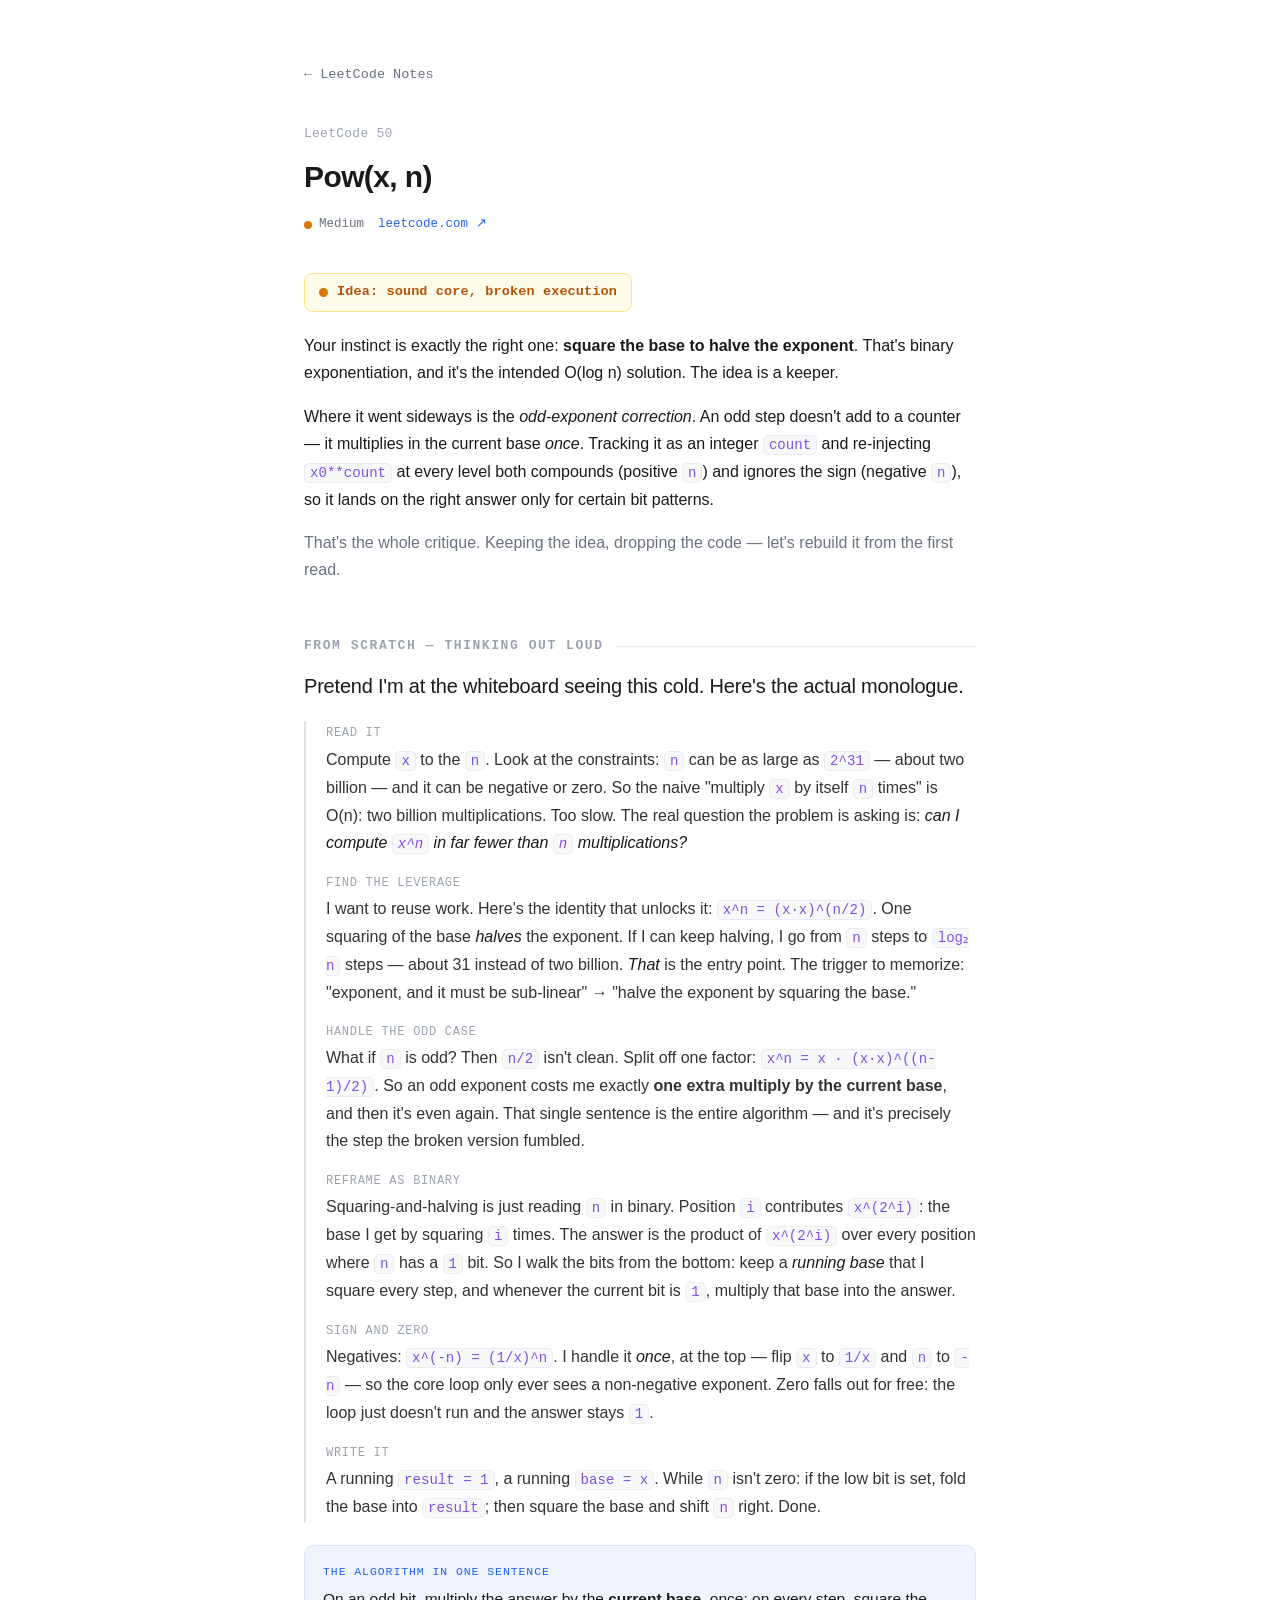
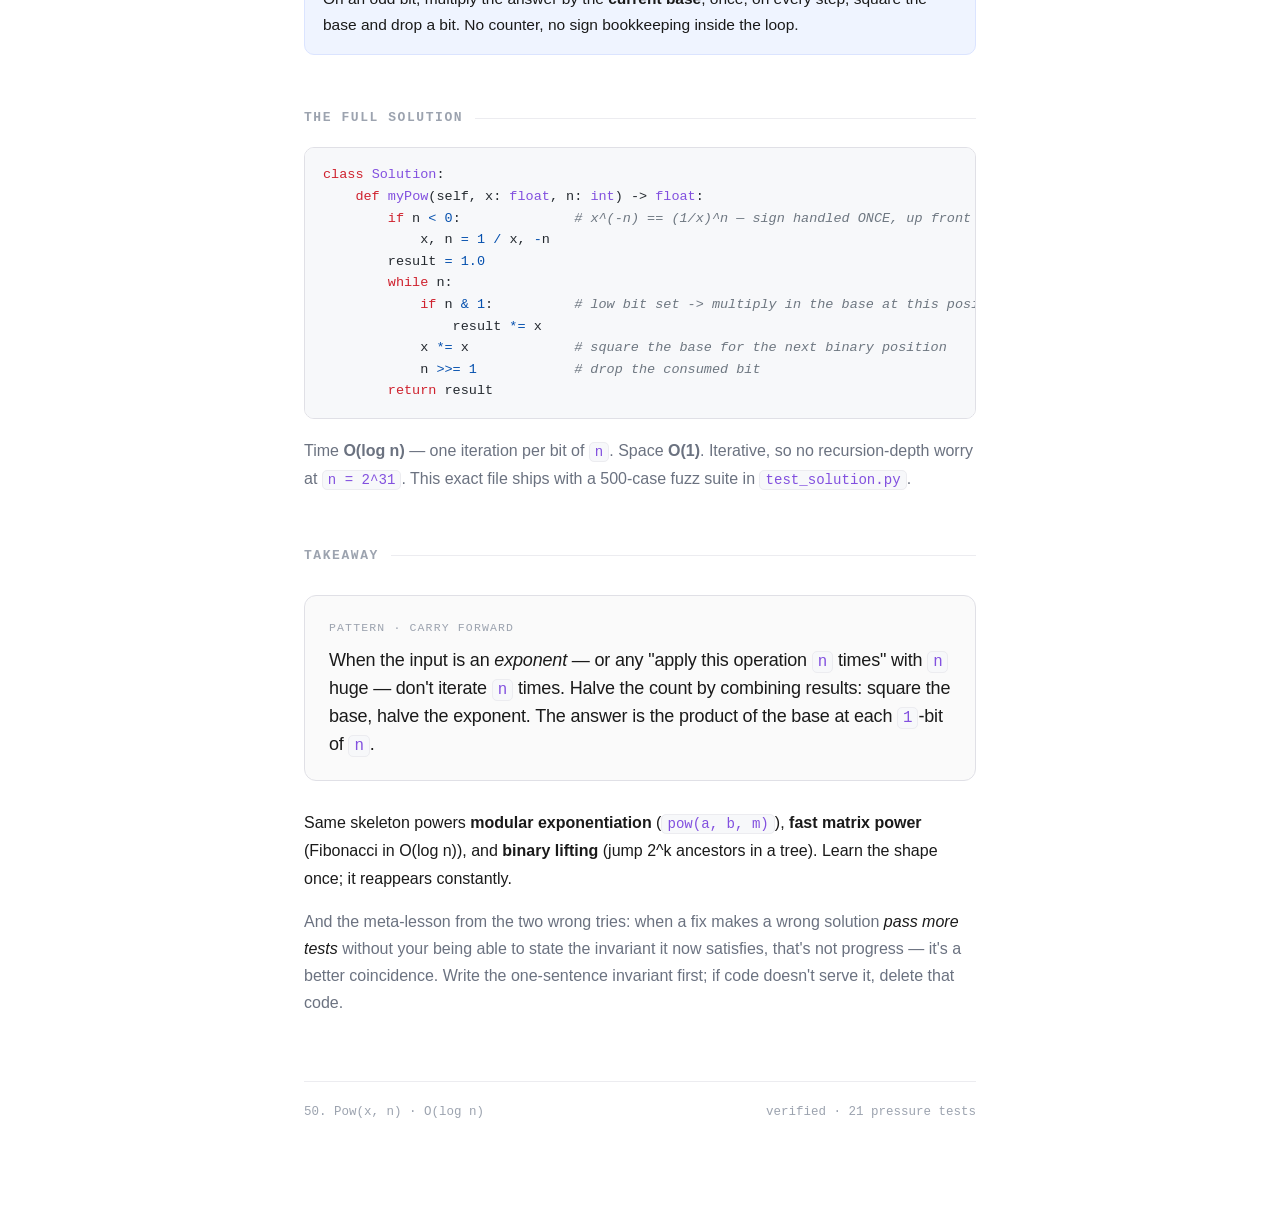
==== problems/0050-powx-n/tutorial.html @ 299d72a9 "init: leetcode-notes site + lc-tutor skill + #50 Pow(x, n)" ====
<!DOCTYPE html>
<html lang="en">
<head>
<meta charset="UTF-8">
<meta name="viewport" content="width=device-width, initial-scale=1.0">
<title>50. Pow(x, n) — LeetCode Notes</title>
<link rel="stylesheet" href="../../style.css">
</head>
<body>
<div class="wrap">

  <nav class="crumb"><a href="../../index.html">&larr; LeetCode Notes</a></nav>

  <header class="p-head">
    <div class="kicker">LeetCode 50</div>
    <h1>Pow(x, n)</h1>
    <div class="meta">
      <span class="diff medium">Medium</span>
      <a class="lc-link" href="https://leetcode.com/problems/powx-n/">leetcode.com &nearr;</a>
    </div>
  </header>

  <!-- ============ VERDICT ============ -->
  <div class="verdict partial">Idea: sound core, broken execution</div>
  <p>Your instinct is exactly the right one: <strong>square the base to halve the exponent</strong>. That's binary exponentiation, and it's the intended O(log n) solution. The idea is a keeper.</p>
  <p>Where it went sideways is the <em>odd-exponent correction</em>. An odd step doesn't add to a counter &mdash; it multiplies in the current base <em>once</em>. Tracking it as an integer <code>count</code> and re-injecting <code>x0**count</code> at every level both compounds (positive <code>n</code>) and ignores the sign (negative <code>n</code>), so it lands on the right answer only for certain bit patterns.</p>
  <p class="muted">That's the whole critique. Keeping the idea, dropping the code &mdash; let's rebuild it from the first read.</p>

  <!-- ============ FROM SCRATCH ============ -->
  <h2 class="sec">From scratch &mdash; thinking out loud</h2>
  <p class="lede">Pretend I'm at the whiteboard seeing this cold. Here's the actual monologue.</p>

  <div class="think">
    <p><span class="beat">Read it</span>Compute <code>x</code> to the <code>n</code>. Look at the constraints: <code>n</code> can be as large as <code>2^31</code> &mdash; about two billion &mdash; and it can be negative or zero. So the naive "multiply <code>x</code> by itself <code>n</code> times" is O(n): two billion multiplications. Too slow. The real question the problem is asking is: <em>can I compute <code>x^n</code> in far fewer than <code>n</code> multiplications?</em></p>

    <p><span class="beat">Find the leverage</span>I want to reuse work. Here's the identity that unlocks it: <code>x^n = (x&middot;x)^(n/2)</code>. One squaring of the base <em>halves</em> the exponent. If I can keep halving, I go from <code>n</code> steps to <code>log&#8322; n</code> steps &mdash; about 31 instead of two billion. <em>That</em> is the entry point. The trigger to memorize: "exponent, and it must be sub-linear" &rarr; "halve the exponent by squaring the base."</p>

    <p><span class="beat">Handle the odd case</span>What if <code>n</code> is odd? Then <code>n/2</code> isn't clean. Split off one factor: <code>x^n = x &middot; (x&middot;x)^((n-1)/2)</code>. So an odd exponent costs me exactly <strong>one extra multiply by the current base</strong>, and then it's even again. That single sentence is the entire algorithm &mdash; and it's precisely the step the broken version fumbled.</p>

    <p><span class="beat">Reframe as binary</span>Squaring-and-halving is just reading <code>n</code> in binary. Position <code>i</code> contributes <code>x^(2^i)</code>: the base I get by squaring <code>i</code> times. The answer is the product of <code>x^(2^i)</code> over every position where <code>n</code> has a <code>1</code> bit. So I walk the bits from the bottom: keep a <em>running base</em> that I square every step, and whenever the current bit is <code>1</code>, multiply that base into the answer.</p>

    <p><span class="beat">Sign and zero</span>Negatives: <code>x^(-n) = (1/x)^n</code>. I handle it <em>once</em>, at the top &mdash; flip <code>x</code> to <code>1/x</code> and <code>n</code> to <code>-n</code> &mdash; so the core loop only ever sees a non-negative exponent. Zero falls out for free: the loop just doesn't run and the answer stays <code>1</code>.</p>

    <p><span class="beat">Write it</span>A running <code>result = 1</code>, a running <code>base = x</code>. While <code>n</code> isn't zero: if the low bit is set, fold the base into <code>result</code>; then square the base and shift <code>n</code> right. Done.</p>
  </div>

  <div class="callout">
    <span class="lbl">The algorithm in one sentence</span>
    On an odd bit, multiply the answer by the <strong>current base</strong>, once; on every step, square the base and drop a bit. No counter, no sign bookkeeping inside the loop.
  </div>

  <!-- ============ SOLUTION ============ -->
  <h2 class="sec">The full solution</h2>
  <pre><span class="c-kw">class</span> <span class="c-fn">Solution</span>:
    <span class="c-kw">def</span> <span class="c-fn">myPow</span>(self, x: <span class="c-fn">float</span>, n: <span class="c-fn">int</span>) -&gt; <span class="c-fn">float</span>:
        <span class="c-kw">if</span> n <span class="c-op">&lt;</span> <span class="c-num">0</span>:              <span class="c-com"># x^(-n) == (1/x)^n — sign handled ONCE, up front</span>
            x, n <span class="c-op">=</span> <span class="c-num">1</span> <span class="c-op">/</span> x, <span class="c-op">-</span>n
        result <span class="c-op">=</span> <span class="c-num">1.0</span>
        <span class="c-kw">while</span> n:
            <span class="c-kw">if</span> n <span class="c-op">&amp;</span> <span class="c-num">1</span>:          <span class="c-com"># low bit set -> multiply in the base at this position</span>
                result <span class="c-op">*=</span> x
            x <span class="c-op">*=</span> x             <span class="c-com"># square the base for the next binary position</span>
            n <span class="c-op">&gt;&gt;=</span> <span class="c-num">1</span>            <span class="c-com"># drop the consumed bit</span>
        <span class="c-kw">return</span> result</pre>
  <p class="muted">Time <strong>O(log n)</strong> &mdash; one iteration per bit of <code>n</code>. Space <strong>O(1)</strong>. Iterative, so no recursion-depth worry at <code>n = 2^31</code>. This exact file ships with a 500-case fuzz suite in <code>test_solution.py</code>.</p>

  <!-- ============ TAKEAWAY ============ -->
  <h2 class="sec">Takeaway</h2>
  <div class="takeaway">
    <span class="lbl">Pattern &middot; carry forward</span>
    <p class="principle">When the input is an <em>exponent</em> &mdash; or any "apply this operation <code>n</code> times" with <code>n</code> huge &mdash; don't iterate <code>n</code> times. Halve the count by combining results: square the base, halve the exponent. The answer is the product of the base at each <code>1</code>-bit of <code>n</code>.</p>
  </div>
  <p>Same skeleton powers <strong>modular exponentiation</strong> (<code>pow(a, b, m)</code>), <strong>fast matrix power</strong> (Fibonacci in O(log n)), and <strong>binary lifting</strong> (jump 2^k ancestors in a tree). Learn the shape once; it reappears constantly.</p>
  <p class="muted">And the meta-lesson from the two wrong tries: when a fix makes a wrong solution <em>pass more tests</em> without your being able to state the invariant it now satisfies, that's not progress &mdash; it's a better coincidence. Write the one-sentence invariant first; if code doesn't serve it, delete that code.</p>

  <footer class="p-foot">
    <span>50. Pow(x, n) &middot; O(log n)</span>
    <span>verified &middot; 21 pressure tests</span>
  </footer>

</div>
</body>
</html>
---- style.css ----
/* LeetCode Notes — shared light-minimal design system */
:root{
  --bg:#ffffff;
  --paper:#fafafa;
  --ink:#1a1a1a;
  --muted:#6b7280;
  --faint:#9ca3af;
  --line:#ececf0;
  --line-strong:#e0e0e6;
  --accent:#2563eb;
  --accent-soft:#eff4ff;
  --code-bg:#f7f8fa;
  --code-ink:#24292f;
  --easy:#16a34a;
  --medium:#d97706;
  --hard:#dc2626;
  --sound:#16a34a;
  --partial:#d97706;
  --wrong:#dc2626;
  --sans:-apple-system,BlinkMacSystemFont,"Segoe UI",Roboto,Helvetica,Arial,sans-serif;
  --mono:ui-monospace,"SFMono-Regular","Cascadia Code","Consolas",monospace;
  --maxw:720px;
}

*{box-sizing:border-box}
html{-webkit-text-size-adjust:100%}
body{
  margin:0;
  background:var(--bg);
  color:var(--ink);
  font-family:var(--sans);
  font-size:16px;
  line-height:1.7;
  -webkit-font-smoothing:antialiased;
  text-rendering:optimizeLegibility;
}
.wrap{max-width:var(--maxw);margin:0 auto;padding:64px 24px 120px}

a{color:var(--accent);text-decoration:none}
a:hover{text-decoration:underline}

/* ---------- index ---------- */
.site-head{margin-bottom:44px}
.site-head h1{
  font-size:32px;font-weight:650;letter-spacing:-.02em;margin:0 0 6px;
}
.site-head .tagline{color:var(--muted);font-size:16px;margin:0}
.site-head .count{
  font-family:var(--mono);font-size:12.5px;color:var(--faint);
  margin-top:14px;letter-spacing:.02em;
}

.plist{width:100%;border-collapse:collapse;margin-top:4px}
.plist tr{border:0}
.plist a.row{
  display:grid;grid-template-columns:56px 1fr auto;align-items:center;gap:16px;
  padding:15px 8px;border-bottom:1px solid var(--line);
  color:var(--ink);text-decoration:none;transition:background .12s ease;
}
.plist a.row:hover{background:var(--paper);text-decoration:none}
.plist .num{font-family:var(--mono);font-size:14px;color:var(--faint)}
.plist .title{font-size:16px;font-weight:500;letter-spacing:-.01em}
.diff{display:inline-flex;align-items:center;gap:7px;font-size:12.5px;color:var(--muted);font-family:var(--mono)}
.diff::before{content:"";width:8px;height:8px;border-radius:50%}
.diff.easy::before{background:var(--easy)}
.diff.medium::before{background:var(--medium)}
.diff.hard::before{background:var(--hard)}
.empty{color:var(--faint);font-style:italic;padding:24px 0}

/* ---------- tutorial ---------- */
.crumb{font-size:13.5px;font-family:var(--mono);color:var(--faint);margin-bottom:36px}
.crumb a{color:var(--muted)}
.crumb a:hover{color:var(--accent)}

.p-head{margin-bottom:8px}
.p-head .kicker{font-family:var(--mono);font-size:13px;color:var(--faint);letter-spacing:.02em}
.p-head h1{font-size:30px;font-weight:650;letter-spacing:-.02em;margin:6px 0 12px}
.p-head .meta{display:flex;gap:14px;align-items:center;flex-wrap:wrap;font-size:13.5px}
.p-head .lc-link{font-family:var(--mono);font-size:12.5px}

.verdict{
  display:inline-flex;align-items:center;gap:9px;
  margin:30px 0 4px;padding:7px 14px;border-radius:8px;
  font-size:13.5px;font-weight:600;font-family:var(--mono);letter-spacing:.01em;
  border:1px solid var(--line-strong);
}
.verdict::before{content:"";width:9px;height:9px;border-radius:50%}
.verdict.sound{background:#f0fdf4;color:#15803d;border-color:#bbf7d0}
.verdict.sound::before{background:var(--sound)}
.verdict.partial{background:#fffbeb;color:#b45309;border-color:#fde68a}
.verdict.partial::before{background:var(--partial)}
.verdict.wrong{background:#fef2f2;color:#b91c1c;border-color:#fecaca}
.verdict.wrong::before{background:var(--wrong)}

h2.sec{
  font-size:13px;font-family:var(--mono);letter-spacing:.12em;text-transform:uppercase;
  color:var(--faint);margin:52px 0 4px;font-weight:600;
  display:flex;align-items:center;gap:12px;
}
h2.sec::after{content:"";flex:1;height:1px;background:var(--line)}
.lede{font-size:20px;line-height:1.5;letter-spacing:-.01em;margin:14px 0 0;color:var(--ink)}

p{margin:16px 0}
.muted{color:var(--muted)}
strong{font-weight:650}
em{font-style:italic;color:var(--ink)}

/* thinking-out-loud narration */
.think{
  border-left:2px solid var(--line-strong);padding:2px 0 2px 20px;margin:20px 0;
  color:#333;
}
.think p:first-child{margin-top:0}
.think p:last-child{margin-bottom:0}
.think .beat{color:var(--faint);font-family:var(--mono);font-size:12px;letter-spacing:.06em;text-transform:uppercase;display:block;margin-bottom:2px}

.callout{
  background:var(--accent-soft);border:1px solid #dbe4ff;border-radius:10px;
  padding:16px 18px;margin:22px 0;font-size:15.5px;
}
.callout .lbl{font-family:var(--mono);font-size:11.5px;letter-spacing:.08em;text-transform:uppercase;color:var(--accent);display:block;margin-bottom:4px}

/* code */
pre{
  background:var(--code-bg);border:1px solid var(--line-strong);border-radius:10px;
  padding:16px 18px;overflow-x:auto;margin:18px 0;
  font-family:var(--mono);font-size:13.5px;line-height:1.6;color:var(--code-ink);
}
code{font-family:var(--mono)}
p code,li code{background:var(--code-bg);border:1px solid var(--line);border-radius:5px;padding:1px 5px;font-size:.88em;color:#8250df}
.c-kw{color:#cf222e}.c-fn{color:#8250df}.c-num{color:#0550ae}.c-str{color:#0a7d33}.c-com{color:#6e7781;font-style:italic}.c-op{color:#0550ae}
.good{color:#15803d;font-weight:600}.bad{color:#b91c1c;font-weight:600}

ul,ol{margin:16px 0;padding-left:24px}
li{margin:7px 0}
li::marker{color:var(--faint)}

/* takeaway */
.takeaway{
  border:1px solid var(--line-strong);border-radius:12px;padding:22px 24px;margin:28px 0;
  background:var(--paper);
}
.takeaway .lbl{font-family:var(--mono);font-size:11.5px;letter-spacing:.1em;text-transform:uppercase;color:var(--faint);display:block;margin-bottom:10px}
.takeaway .principle{font-size:18px;line-height:1.5;letter-spacing:-.01em;margin:0}

.p-foot{margin-top:64px;padding-top:20px;border-top:1px solid var(--line);
  color:var(--faint);font-size:12.5px;font-family:var(--mono);
  display:flex;justify-content:space-between;gap:12px;flex-wrap:wrap}

@media(max-width:520px){
  .wrap{padding:40px 18px 80px}
  .plist a.row{grid-template-columns:44px 1fr auto;gap:10px}
}
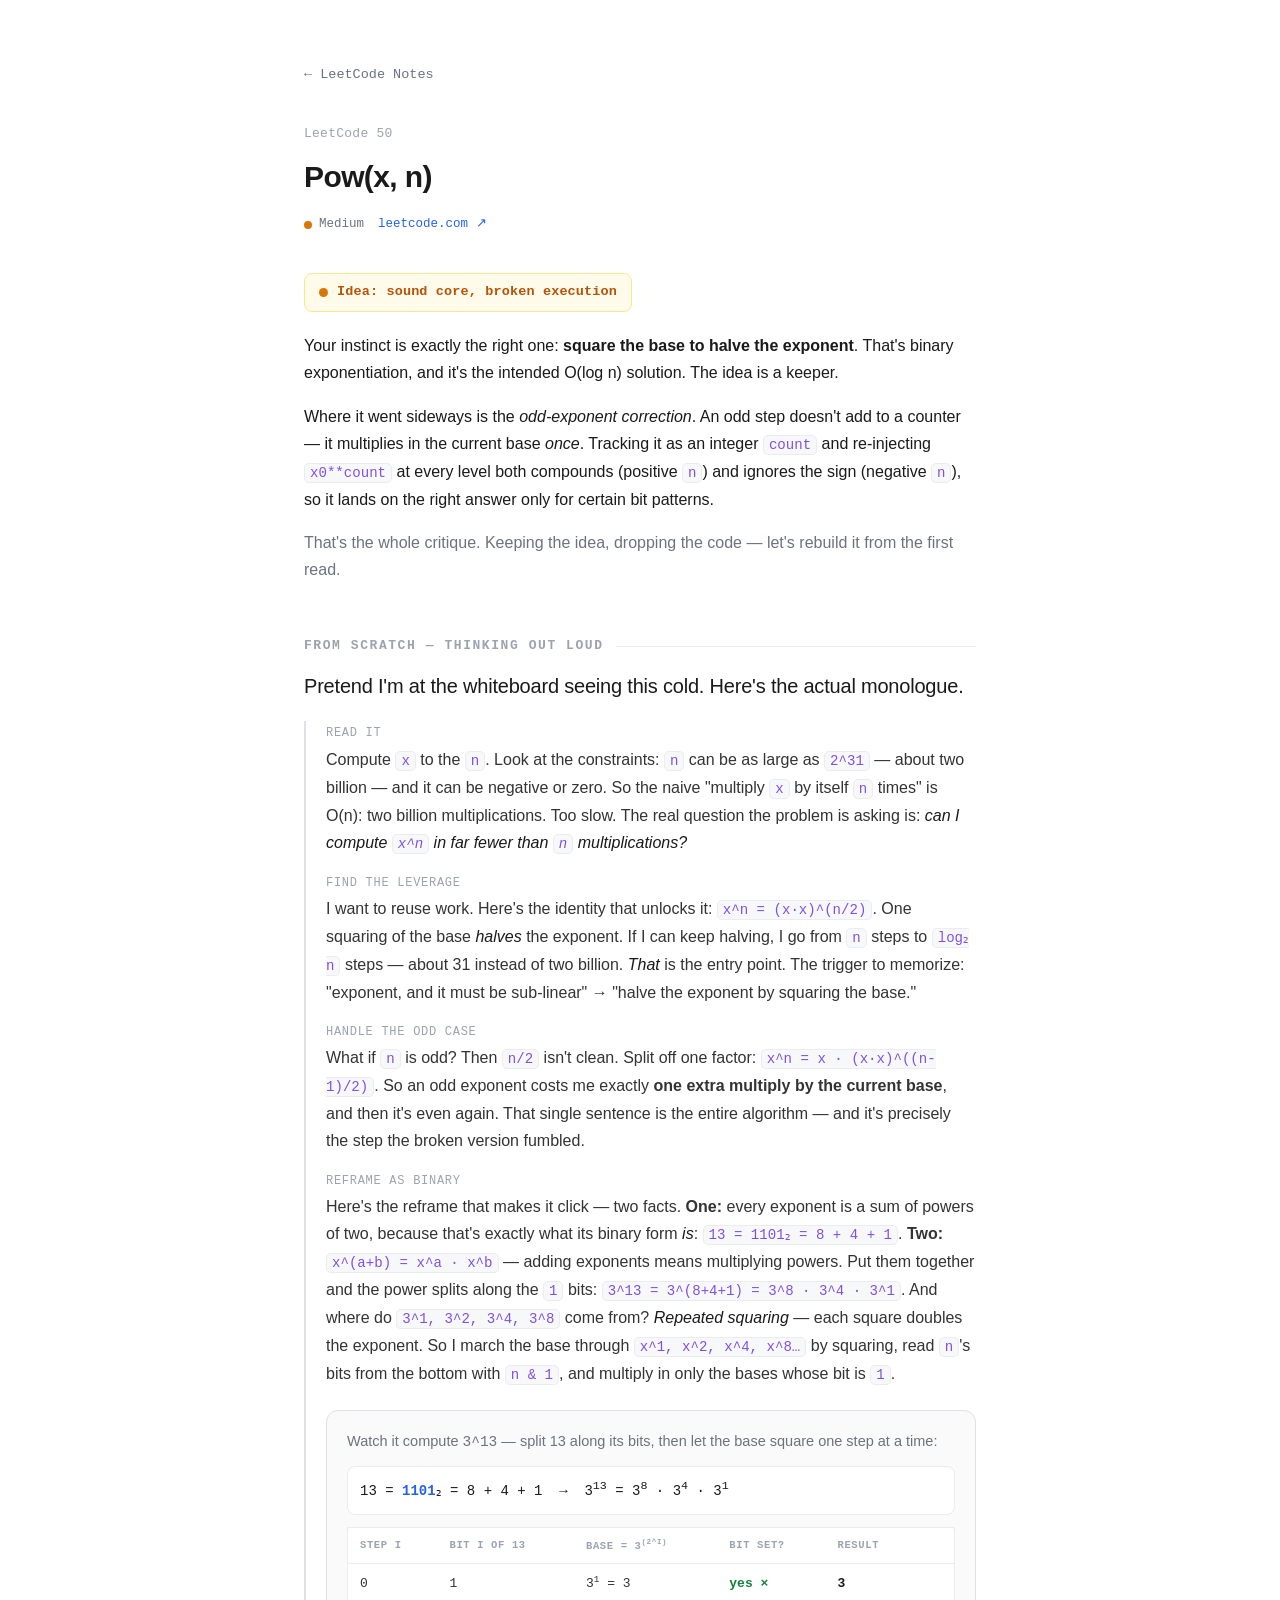
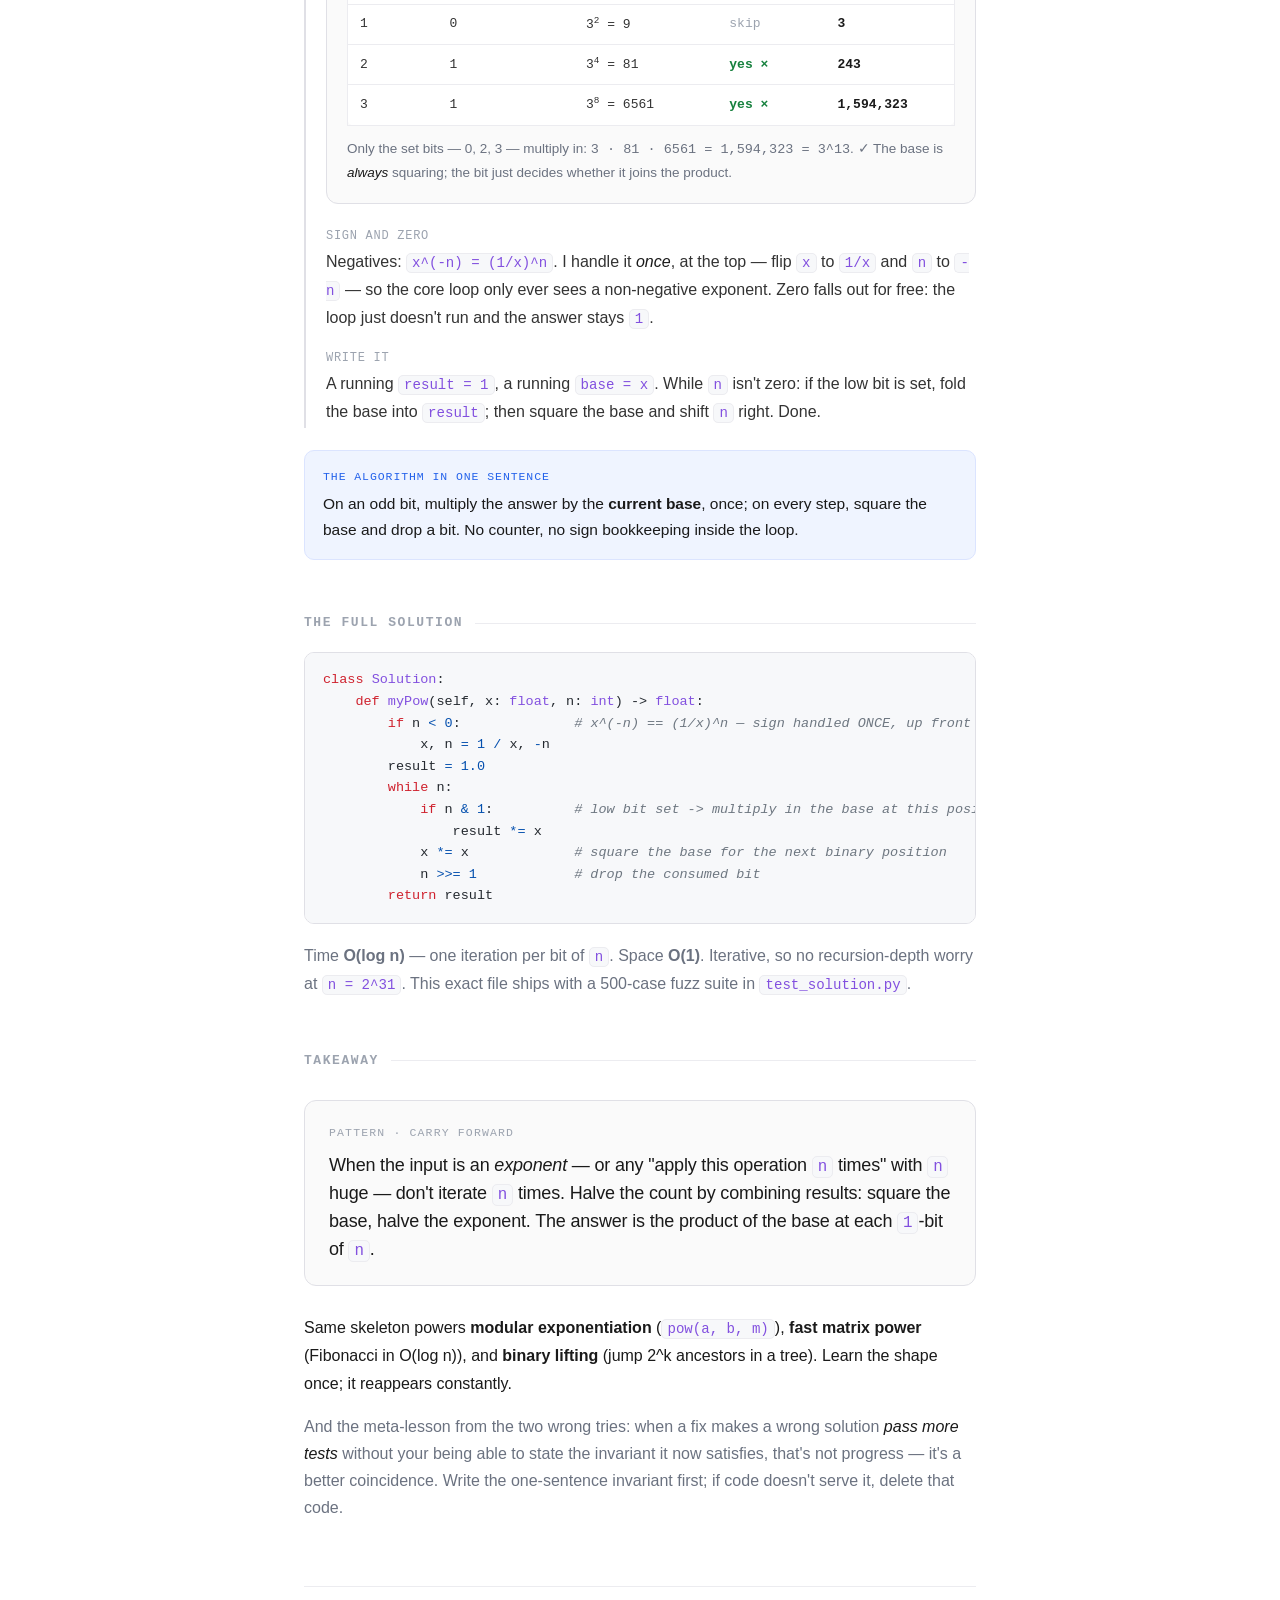
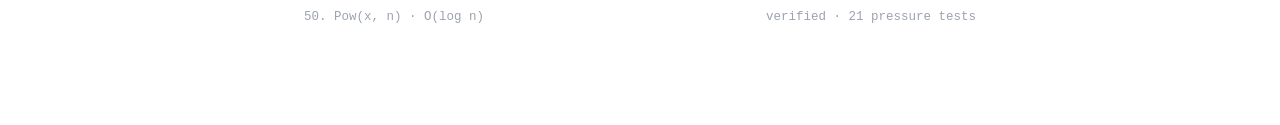
==== commit 9de9eb0e: "docs(50): visualize the binary-reframe step with a worked 3^13 trace; add show-dont-assert rule to s" ====
--- a/problems/0050-powx-n/tutorial.html
+++ b/problems/0050-powx-n/tutorial.html
@@ -37,7 +37,24 @@
 
     <p><span class="beat">Handle the odd case</span>What if <code>n</code> is odd? Then <code>n/2</code> isn't clean. Split off one factor: <code>x^n = x &middot; (x&middot;x)^((n-1)/2)</code>. So an odd exponent costs me exactly <strong>one extra multiply by the current base</strong>, and then it's even again. That single sentence is the entire algorithm &mdash; and it's precisely the step the broken version fumbled.</p>
 
-    <p><span class="beat">Reframe as binary</span>Squaring-and-halving is just reading <code>n</code> in binary. Position <code>i</code> contributes <code>x^(2^i)</code>: the base I get by squaring <code>i</code> times. The answer is the product of <code>x^(2^i)</code> over every position where <code>n</code> has a <code>1</code> bit. So I walk the bits from the bottom: keep a <em>running base</em> that I square every step, and whenever the current bit is <code>1</code>, multiply that base into the answer.</p>
+    <p><span class="beat">Reframe as binary</span>Here's the reframe that makes it click &mdash; two facts. <strong>One:</strong> every exponent is a sum of powers of two, because that's exactly what its binary form <em>is</em>: <code>13 = 1101&#8322; = 8 + 4 + 1</code>. <strong>Two:</strong> <code>x^(a+b) = x^a &middot; x^b</code> &mdash; adding exponents means multiplying powers. Put them together and the power splits along the <code>1</code> bits: <code>3^13 = 3^(8+4+1) = 3^8 &middot; 3^4 &middot; 3^1</code>. And where do <code>3^1, 3^2, 3^4, 3^8</code> come from? <em>Repeated squaring</em> &mdash; each square doubles the exponent. So I march the base through <code>x^1, x^2, x^4, x^8…</code> by squaring, read <code>n</code>'s bits from the bottom with <code>n &amp; 1</code>, and multiply in only the bases whose bit is <code>1</code>.</p>
+
+    <figure class="example">
+      <figcaption>Watch it compute <code>3^13</code> &mdash; split 13 along its bits, then let the base square one step at a time:</figcaption>
+      <div class="binbreak">13 = <b>1101</b>&#8322; = 8 + 4 + 1&nbsp;&nbsp;&rarr;&nbsp;&nbsp;3<sup>13</sup> = 3<sup>8</sup> &middot; 3<sup>4</sup> &middot; 3<sup>1</sup></div>
+      <div class="trace-wrap">
+      <table class="trace">
+        <thead><tr><th>step&nbsp;i</th><th>bit&nbsp;i&nbsp;of&nbsp;13</th><th>base = 3<sup>(2^i)</sup></th><th>bit set?</th><th>result</th></tr></thead>
+        <tbody>
+          <tr><td>0</td><td>1</td><td>3<sup>1</sup> = 3</td><td class="on">yes &times;</td><td class="res">3</td></tr>
+          <tr><td>1</td><td>0</td><td>3<sup>2</sup> = 9</td><td class="off">skip</td><td class="res">3</td></tr>
+          <tr><td>2</td><td>1</td><td>3<sup>4</sup> = 81</td><td class="on">yes &times;</td><td class="res">243</td></tr>
+          <tr><td>3</td><td>1</td><td>3<sup>8</sup> = 6561</td><td class="on">yes &times;</td><td class="res">1,594,323</td></tr>
+        </tbody>
+      </table>
+      </div>
+      <figcaption class="foot">Only the set bits &mdash; 0, 2, 3 &mdash; multiply in: <code>3 &middot; 81 &middot; 6561 = 1,594,323 = 3^13</code>. &check; The base is <em>always</em> squaring; the bit just decides whether it joins the product.</figcaption>
+    </figure>
 
     <p><span class="beat">Sign and zero</span>Negatives: <code>x^(-n) = (1/x)^n</code>. I handle it <em>once</em>, at the top &mdash; flip <code>x</code> to <code>1/x</code> and <code>n</code> to <code>-n</code> &mdash; so the core loop only ever sees a non-negative exponent. Zero falls out for free: the loop just doesn't run and the answer stays <code>1</code>.</p>
 
--- a/style.css
+++ b/style.css
@@ -120,6 +120,22 @@
 }
 .callout .lbl{font-family:var(--mono);font-size:11.5px;letter-spacing:.08em;text-transform:uppercase;color:var(--accent);display:block;margin-bottom:4px}
 
+/* worked-example trace figure */
+.example{margin:22px 0;padding:18px 20px;border:1px solid var(--line-strong);border-radius:12px;background:var(--paper)}
+.example figcaption{font-size:14.5px;color:var(--muted);margin:0}
+.example figcaption.foot{margin-top:12px;font-size:13.5px}
+.binbreak{font-family:var(--mono);font-size:14px;color:var(--ink);margin:12px 0;padding:10px 12px;background:#fff;border:1px solid var(--line);border-radius:8px;overflow-x:auto;white-space:nowrap}
+.binbreak b{color:var(--accent)}
+.trace-wrap{overflow-x:auto;margin-top:4px}
+.trace{width:100%;border-collapse:collapse;font-family:var(--mono);font-size:13px;background:#fff;border:1px solid var(--line);border-radius:8px}
+.trace th,.trace td{text-align:left;padding:8px 12px;border-bottom:1px solid var(--line);white-space:nowrap}
+.trace thead th{color:var(--faint);font-size:10.5px;letter-spacing:.06em;text-transform:uppercase;font-weight:600}
+.trace tbody tr:last-child td{border-bottom:none}
+.trace td.on{color:#15803d;font-weight:600}
+.trace td.off{color:var(--faint)}
+.trace td.res{color:var(--ink);font-weight:600}
+.trace sup{font-size:.72em}
+
 /* code */
 pre{
   background:var(--code-bg);border:1px solid var(--line-strong);border-radius:10px;
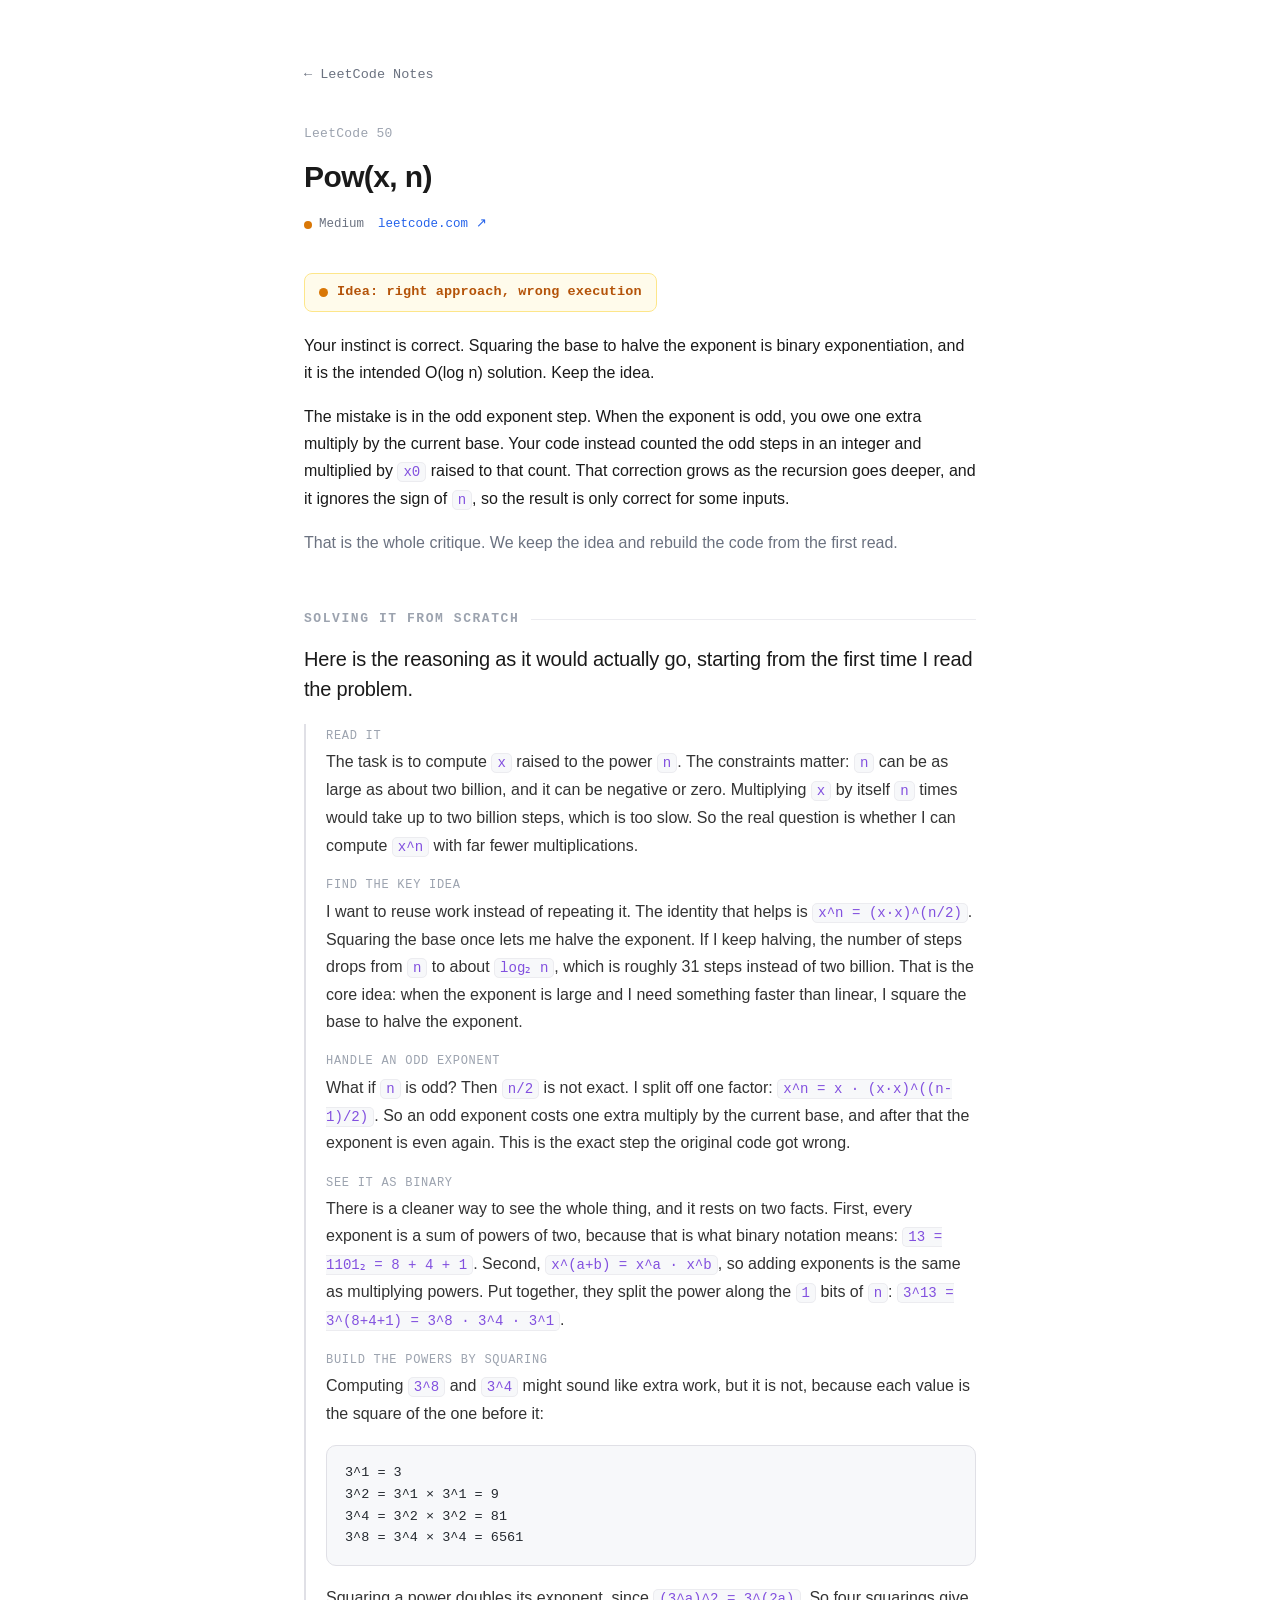
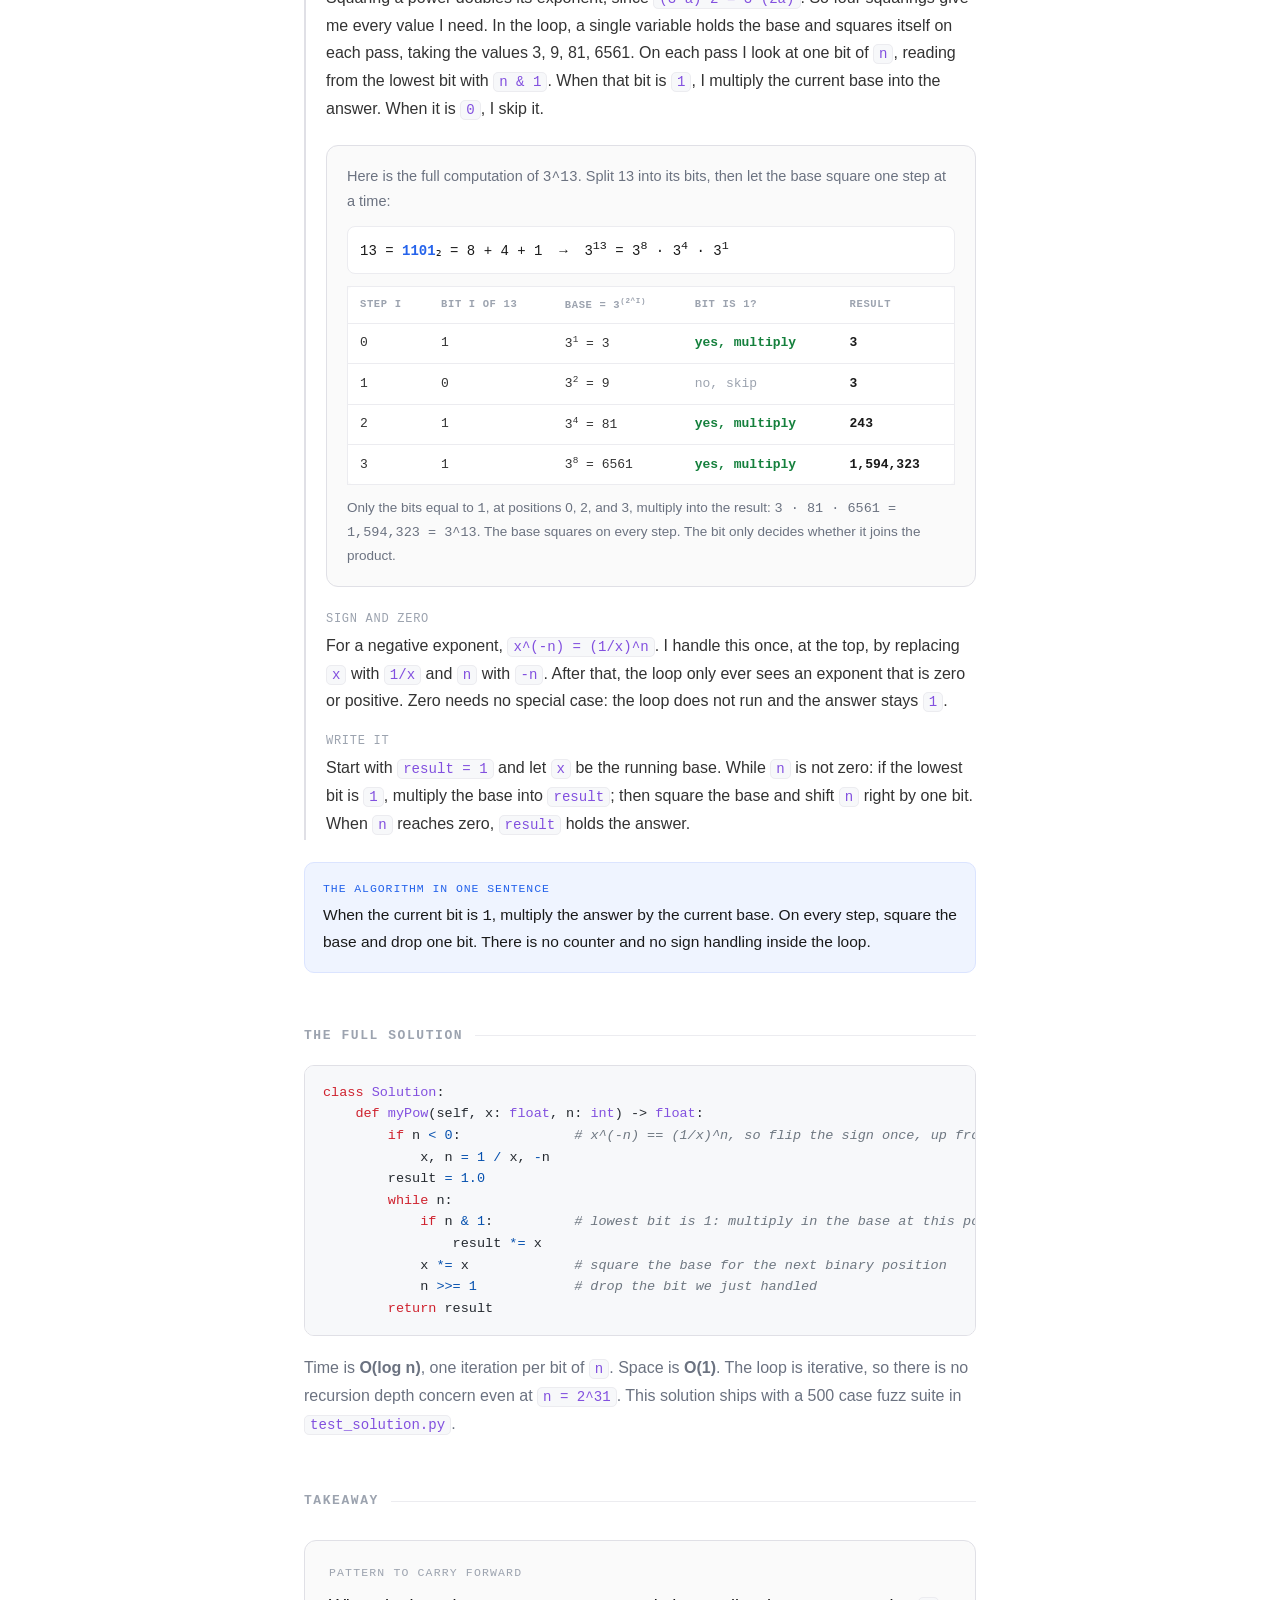
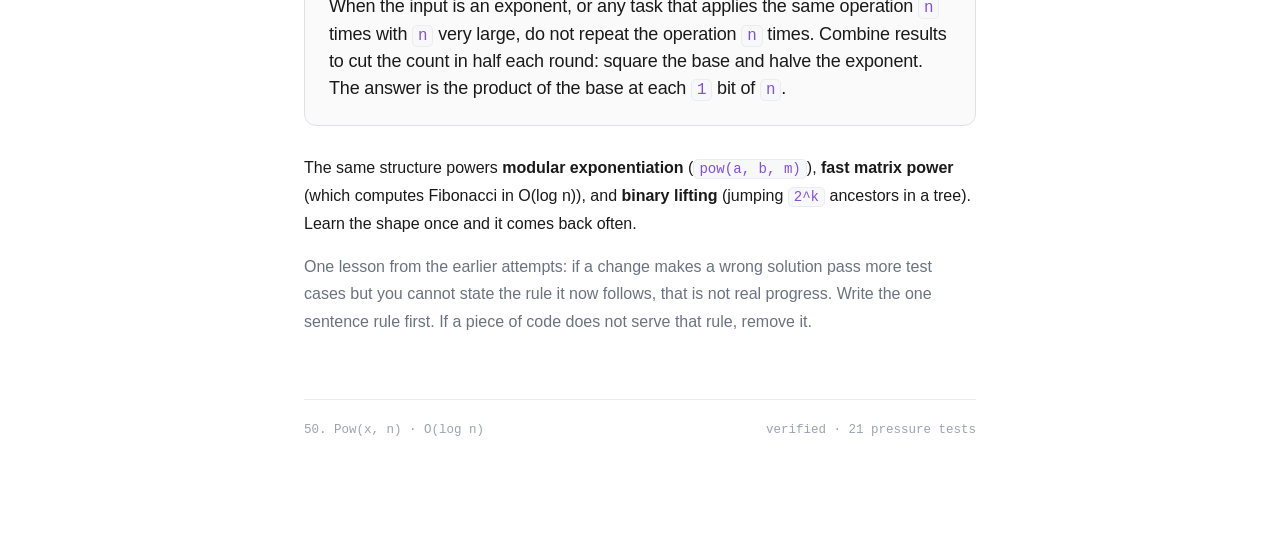
==== commit f771c53e: "style(50): rewrite tutorial in plain language, remove all em dashes, add plain-writing rule (voice 7" ====
--- a/problems/0050-powx-n/tutorial.html
+++ b/problems/0050-powx-n/tutorial.html
@@ -3,7 +3,7 @@
 <head>
 <meta charset="UTF-8">
 <meta name="viewport" content="width=device-width, initial-scale=1.0">
-<title>50. Pow(x, n) — LeetCode Notes</title>
+<title>50. Pow(x, n) | LeetCode Notes</title>
 <link rel="stylesheet" href="../../style.css">
 </head>
 <body>
@@ -21,74 +21,81 @@
   </header>
 
   <!-- ============ VERDICT ============ -->
-  <div class="verdict partial">Idea: sound core, broken execution</div>
-  <p>Your instinct is exactly the right one: <strong>square the base to halve the exponent</strong>. That's binary exponentiation, and it's the intended O(log n) solution. The idea is a keeper.</p>
-  <p>Where it went sideways is the <em>odd-exponent correction</em>. An odd step doesn't add to a counter &mdash; it multiplies in the current base <em>once</em>. Tracking it as an integer <code>count</code> and re-injecting <code>x0**count</code> at every level both compounds (positive <code>n</code>) and ignores the sign (negative <code>n</code>), so it lands on the right answer only for certain bit patterns.</p>
-  <p class="muted">That's the whole critique. Keeping the idea, dropping the code &mdash; let's rebuild it from the first read.</p>
+  <div class="verdict partial">Idea: right approach, wrong execution</div>
+  <p>Your instinct is correct. Squaring the base to halve the exponent is binary exponentiation, and it is the intended O(log n) solution. Keep the idea.</p>
+  <p>The mistake is in the odd exponent step. When the exponent is odd, you owe one extra multiply by the current base. Your code instead counted the odd steps in an integer and multiplied by <code>x0</code> raised to that count. That correction grows as the recursion goes deeper, and it ignores the sign of <code>n</code>, so the result is only correct for some inputs.</p>
+  <p class="muted">That is the whole critique. We keep the idea and rebuild the code from the first read.</p>
 
   <!-- ============ FROM SCRATCH ============ -->
-  <h2 class="sec">From scratch &mdash; thinking out loud</h2>
-  <p class="lede">Pretend I'm at the whiteboard seeing this cold. Here's the actual monologue.</p>
+  <h2 class="sec">Solving it from scratch</h2>
+  <p class="lede">Here is the reasoning as it would actually go, starting from the first time I read the problem.</p>
 
   <div class="think">
-    <p><span class="beat">Read it</span>Compute <code>x</code> to the <code>n</code>. Look at the constraints: <code>n</code> can be as large as <code>2^31</code> &mdash; about two billion &mdash; and it can be negative or zero. So the naive "multiply <code>x</code> by itself <code>n</code> times" is O(n): two billion multiplications. Too slow. The real question the problem is asking is: <em>can I compute <code>x^n</code> in far fewer than <code>n</code> multiplications?</em></p>
+    <p><span class="beat">Read it</span>The task is to compute <code>x</code> raised to the power <code>n</code>. The constraints matter: <code>n</code> can be as large as about two billion, and it can be negative or zero. Multiplying <code>x</code> by itself <code>n</code> times would take up to two billion steps, which is too slow. So the real question is whether I can compute <code>x^n</code> with far fewer multiplications.</p>
 
-    <p><span class="beat">Find the leverage</span>I want to reuse work. Here's the identity that unlocks it: <code>x^n = (x&middot;x)^(n/2)</code>. One squaring of the base <em>halves</em> the exponent. If I can keep halving, I go from <code>n</code> steps to <code>log&#8322; n</code> steps &mdash; about 31 instead of two billion. <em>That</em> is the entry point. The trigger to memorize: "exponent, and it must be sub-linear" &rarr; "halve the exponent by squaring the base."</p>
+    <p><span class="beat">Find the key idea</span>I want to reuse work instead of repeating it. The identity that helps is <code>x^n = (x&middot;x)^(n/2)</code>. Squaring the base once lets me halve the exponent. If I keep halving, the number of steps drops from <code>n</code> to about <code>log&#8322; n</code>, which is roughly 31 steps instead of two billion. That is the core idea: when the exponent is large and I need something faster than linear, I square the base to halve the exponent.</p>
 
-    <p><span class="beat">Handle the odd case</span>What if <code>n</code> is odd? Then <code>n/2</code> isn't clean. Split off one factor: <code>x^n = x &middot; (x&middot;x)^((n-1)/2)</code>. So an odd exponent costs me exactly <strong>one extra multiply by the current base</strong>, and then it's even again. That single sentence is the entire algorithm &mdash; and it's precisely the step the broken version fumbled.</p>
+    <p><span class="beat">Handle an odd exponent</span>What if <code>n</code> is odd? Then <code>n/2</code> is not exact. I split off one factor: <code>x^n = x &middot; (x&middot;x)^((n-1)/2)</code>. So an odd exponent costs one extra multiply by the current base, and after that the exponent is even again. This is the exact step the original code got wrong.</p>
 
-    <p><span class="beat">Reframe as binary</span>Here's the reframe that makes it click &mdash; two facts. <strong>One:</strong> every exponent is a sum of powers of two, because that's exactly what its binary form <em>is</em>: <code>13 = 1101&#8322; = 8 + 4 + 1</code>. <strong>Two:</strong> <code>x^(a+b) = x^a &middot; x^b</code> &mdash; adding exponents means multiplying powers. Put them together and the power splits along the <code>1</code> bits: <code>3^13 = 3^(8+4+1) = 3^8 &middot; 3^4 &middot; 3^1</code>. And where do <code>3^1, 3^2, 3^4, 3^8</code> come from? <em>Repeated squaring</em> &mdash; each square doubles the exponent. So I march the base through <code>x^1, x^2, x^4, x^8…</code> by squaring, read <code>n</code>'s bits from the bottom with <code>n &amp; 1</code>, and multiply in only the bases whose bit is <code>1</code>.</p>
+    <p><span class="beat">See it as binary</span>There is a cleaner way to see the whole thing, and it rests on two facts. First, every exponent is a sum of powers of two, because that is what binary notation means: <code>13 = 1101&#8322; = 8 + 4 + 1</code>. Second, <code>x^(a+b) = x^a &middot; x^b</code>, so adding exponents is the same as multiplying powers. Put together, they split the power along the <code>1</code> bits of <code>n</code>: <code>3^13 = 3^(8+4+1) = 3^8 &middot; 3^4 &middot; 3^1</code>.</p>
+
+    <p><span class="beat">Build the powers by squaring</span>Computing <code>3^8</code> and <code>3^4</code> might sound like extra work, but it is not, because each value is the square of the one before it:</p>
+    <pre>3^1 = 3
+3^2 = 3^1 &times; 3^1 = 9
+3^4 = 3^2 &times; 3^2 = 81
+3^8 = 3^4 &times; 3^4 = 6561</pre>
+    <p>Squaring a power doubles its exponent, since <code>(3^a)^2 = 3^(2a)</code>. So four squarings give me every value I need. In the loop, a single variable holds the base and squares itself on each pass, taking the values 3, 9, 81, 6561. On each pass I look at one bit of <code>n</code>, reading from the lowest bit with <code>n &amp; 1</code>. When that bit is <code>1</code>, I multiply the current base into the answer. When it is <code>0</code>, I skip it.</p>
 
     <figure class="example">
-      <figcaption>Watch it compute <code>3^13</code> &mdash; split 13 along its bits, then let the base square one step at a time:</figcaption>
+      <figcaption>Here is the full computation of <code>3^13</code>. Split 13 into its bits, then let the base square one step at a time:</figcaption>
       <div class="binbreak">13 = <b>1101</b>&#8322; = 8 + 4 + 1&nbsp;&nbsp;&rarr;&nbsp;&nbsp;3<sup>13</sup> = 3<sup>8</sup> &middot; 3<sup>4</sup> &middot; 3<sup>1</sup></div>
       <div class="trace-wrap">
       <table class="trace">
-        <thead><tr><th>step&nbsp;i</th><th>bit&nbsp;i&nbsp;of&nbsp;13</th><th>base = 3<sup>(2^i)</sup></th><th>bit set?</th><th>result</th></tr></thead>
+        <thead><tr><th>step&nbsp;i</th><th>bit&nbsp;i&nbsp;of&nbsp;13</th><th>base = 3<sup>(2^i)</sup></th><th>bit is 1?</th><th>result</th></tr></thead>
         <tbody>
-          <tr><td>0</td><td>1</td><td>3<sup>1</sup> = 3</td><td class="on">yes &times;</td><td class="res">3</td></tr>
-          <tr><td>1</td><td>0</td><td>3<sup>2</sup> = 9</td><td class="off">skip</td><td class="res">3</td></tr>
-          <tr><td>2</td><td>1</td><td>3<sup>4</sup> = 81</td><td class="on">yes &times;</td><td class="res">243</td></tr>
-          <tr><td>3</td><td>1</td><td>3<sup>8</sup> = 6561</td><td class="on">yes &times;</td><td class="res">1,594,323</td></tr>
+          <tr><td>0</td><td>1</td><td>3<sup>1</sup> = 3</td><td class="on">yes, multiply</td><td class="res">3</td></tr>
+          <tr><td>1</td><td>0</td><td>3<sup>2</sup> = 9</td><td class="off">no, skip</td><td class="res">3</td></tr>
+          <tr><td>2</td><td>1</td><td>3<sup>4</sup> = 81</td><td class="on">yes, multiply</td><td class="res">243</td></tr>
+          <tr><td>3</td><td>1</td><td>3<sup>8</sup> = 6561</td><td class="on">yes, multiply</td><td class="res">1,594,323</td></tr>
         </tbody>
       </table>
       </div>
-      <figcaption class="foot">Only the set bits &mdash; 0, 2, 3 &mdash; multiply in: <code>3 &middot; 81 &middot; 6561 = 1,594,323 = 3^13</code>. &check; The base is <em>always</em> squaring; the bit just decides whether it joins the product.</figcaption>
+      <figcaption class="foot">Only the bits equal to <code>1</code>, at positions 0, 2, and 3, multiply into the result: <code>3 &middot; 81 &middot; 6561 = 1,594,323 = 3^13</code>. The base squares on every step. The bit only decides whether it joins the product.</figcaption>
     </figure>
 
-    <p><span class="beat">Sign and zero</span>Negatives: <code>x^(-n) = (1/x)^n</code>. I handle it <em>once</em>, at the top &mdash; flip <code>x</code> to <code>1/x</code> and <code>n</code> to <code>-n</code> &mdash; so the core loop only ever sees a non-negative exponent. Zero falls out for free: the loop just doesn't run and the answer stays <code>1</code>.</p>
+    <p><span class="beat">Sign and zero</span>For a negative exponent, <code>x^(-n) = (1/x)^n</code>. I handle this once, at the top, by replacing <code>x</code> with <code>1/x</code> and <code>n</code> with <code>-n</code>. After that, the loop only ever sees an exponent that is zero or positive. Zero needs no special case: the loop does not run and the answer stays <code>1</code>.</p>
 
-    <p><span class="beat">Write it</span>A running <code>result = 1</code>, a running <code>base = x</code>. While <code>n</code> isn't zero: if the low bit is set, fold the base into <code>result</code>; then square the base and shift <code>n</code> right. Done.</p>
+    <p><span class="beat">Write it</span>Start with <code>result = 1</code> and let <code>x</code> be the running base. While <code>n</code> is not zero: if the lowest bit is <code>1</code>, multiply the base into <code>result</code>; then square the base and shift <code>n</code> right by one bit. When <code>n</code> reaches zero, <code>result</code> holds the answer.</p>
   </div>
 
   <div class="callout">
     <span class="lbl">The algorithm in one sentence</span>
-    On an odd bit, multiply the answer by the <strong>current base</strong>, once; on every step, square the base and drop a bit. No counter, no sign bookkeeping inside the loop.
+    When the current bit is <code>1</code>, multiply the answer by the current base. On every step, square the base and drop one bit. There is no counter and no sign handling inside the loop.
   </div>
 
   <!-- ============ SOLUTION ============ -->
   <h2 class="sec">The full solution</h2>
   <pre><span class="c-kw">class</span> <span class="c-fn">Solution</span>:
     <span class="c-kw">def</span> <span class="c-fn">myPow</span>(self, x: <span class="c-fn">float</span>, n: <span class="c-fn">int</span>) -&gt; <span class="c-fn">float</span>:
-        <span class="c-kw">if</span> n <span class="c-op">&lt;</span> <span class="c-num">0</span>:              <span class="c-com"># x^(-n) == (1/x)^n — sign handled ONCE, up front</span>
+        <span class="c-kw">if</span> n <span class="c-op">&lt;</span> <span class="c-num">0</span>:              <span class="c-com"># x^(-n) == (1/x)^n, so flip the sign once, up front</span>
             x, n <span class="c-op">=</span> <span class="c-num">1</span> <span class="c-op">/</span> x, <span class="c-op">-</span>n
         result <span class="c-op">=</span> <span class="c-num">1.0</span>
         <span class="c-kw">while</span> n:
-            <span class="c-kw">if</span> n <span class="c-op">&amp;</span> <span class="c-num">1</span>:          <span class="c-com"># low bit set -> multiply in the base at this position</span>
+            <span class="c-kw">if</span> n <span class="c-op">&amp;</span> <span class="c-num">1</span>:          <span class="c-com"># lowest bit is 1: multiply in the base at this position</span>
                 result <span class="c-op">*=</span> x
             x <span class="c-op">*=</span> x             <span class="c-com"># square the base for the next binary position</span>
-            n <span class="c-op">&gt;&gt;=</span> <span class="c-num">1</span>            <span class="c-com"># drop the consumed bit</span>
+            n <span class="c-op">&gt;&gt;=</span> <span class="c-num">1</span>            <span class="c-com"># drop the bit we just handled</span>
         <span class="c-kw">return</span> result</pre>
-  <p class="muted">Time <strong>O(log n)</strong> &mdash; one iteration per bit of <code>n</code>. Space <strong>O(1)</strong>. Iterative, so no recursion-depth worry at <code>n = 2^31</code>. This exact file ships with a 500-case fuzz suite in <code>test_solution.py</code>.</p>
+  <p class="muted">Time is <strong>O(log n)</strong>, one iteration per bit of <code>n</code>. Space is <strong>O(1)</strong>. The loop is iterative, so there is no recursion depth concern even at <code>n = 2^31</code>. This solution ships with a 500 case fuzz suite in <code>test_solution.py</code>.</p>
 
   <!-- ============ TAKEAWAY ============ -->
   <h2 class="sec">Takeaway</h2>
   <div class="takeaway">
-    <span class="lbl">Pattern &middot; carry forward</span>
-    <p class="principle">When the input is an <em>exponent</em> &mdash; or any "apply this operation <code>n</code> times" with <code>n</code> huge &mdash; don't iterate <code>n</code> times. Halve the count by combining results: square the base, halve the exponent. The answer is the product of the base at each <code>1</code>-bit of <code>n</code>.</p>
+    <span class="lbl">Pattern to carry forward</span>
+    <p class="principle">When the input is an exponent, or any task that applies the same operation <code>n</code> times with <code>n</code> very large, do not repeat the operation <code>n</code> times. Combine results to cut the count in half each round: square the base and halve the exponent. The answer is the product of the base at each <code>1</code> bit of <code>n</code>.</p>
   </div>
-  <p>Same skeleton powers <strong>modular exponentiation</strong> (<code>pow(a, b, m)</code>), <strong>fast matrix power</strong> (Fibonacci in O(log n)), and <strong>binary lifting</strong> (jump 2^k ancestors in a tree). Learn the shape once; it reappears constantly.</p>
-  <p class="muted">And the meta-lesson from the two wrong tries: when a fix makes a wrong solution <em>pass more tests</em> without your being able to state the invariant it now satisfies, that's not progress &mdash; it's a better coincidence. Write the one-sentence invariant first; if code doesn't serve it, delete that code.</p>
+  <p>The same structure powers <strong>modular exponentiation</strong> (<code>pow(a, b, m)</code>), <strong>fast matrix power</strong> (which computes Fibonacci in O(log n)), and <strong>binary lifting</strong> (jumping <code>2^k</code> ancestors in a tree). Learn the shape once and it comes back often.</p>
+  <p class="muted">One lesson from the earlier attempts: if a change makes a wrong solution pass more test cases but you cannot state the rule it now follows, that is not real progress. Write the one sentence rule first. If a piece of code does not serve that rule, remove it.</p>
 
   <footer class="p-foot">
     <span>50. Pow(x, n) &middot; O(log n)</span>
--- a/style.css
+++ b/style.css
@@ -1,4 +1,4 @@
-/* LeetCode Notes — shared light-minimal design system */
+/* LeetCode Notes: shared light-minimal design system */
 :root{
   --bg:#ffffff;
   --paper:#fafafa;
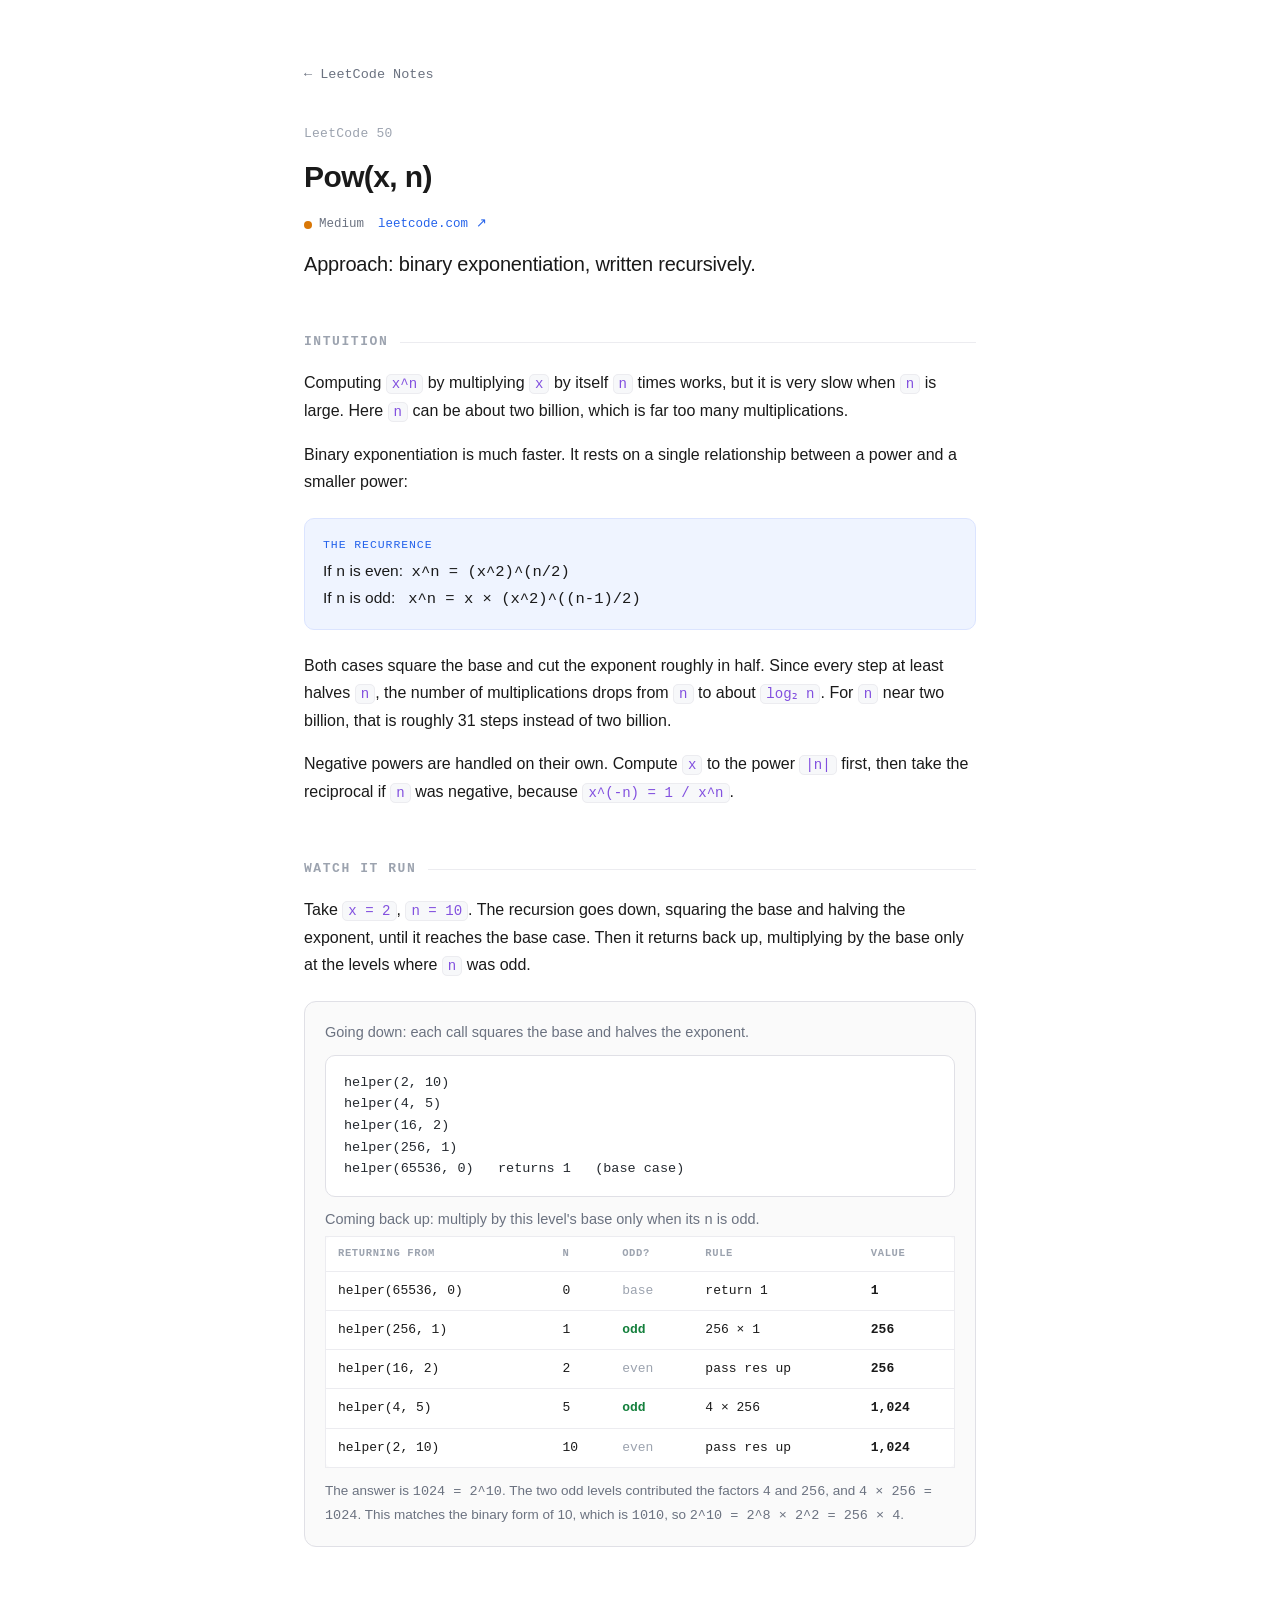
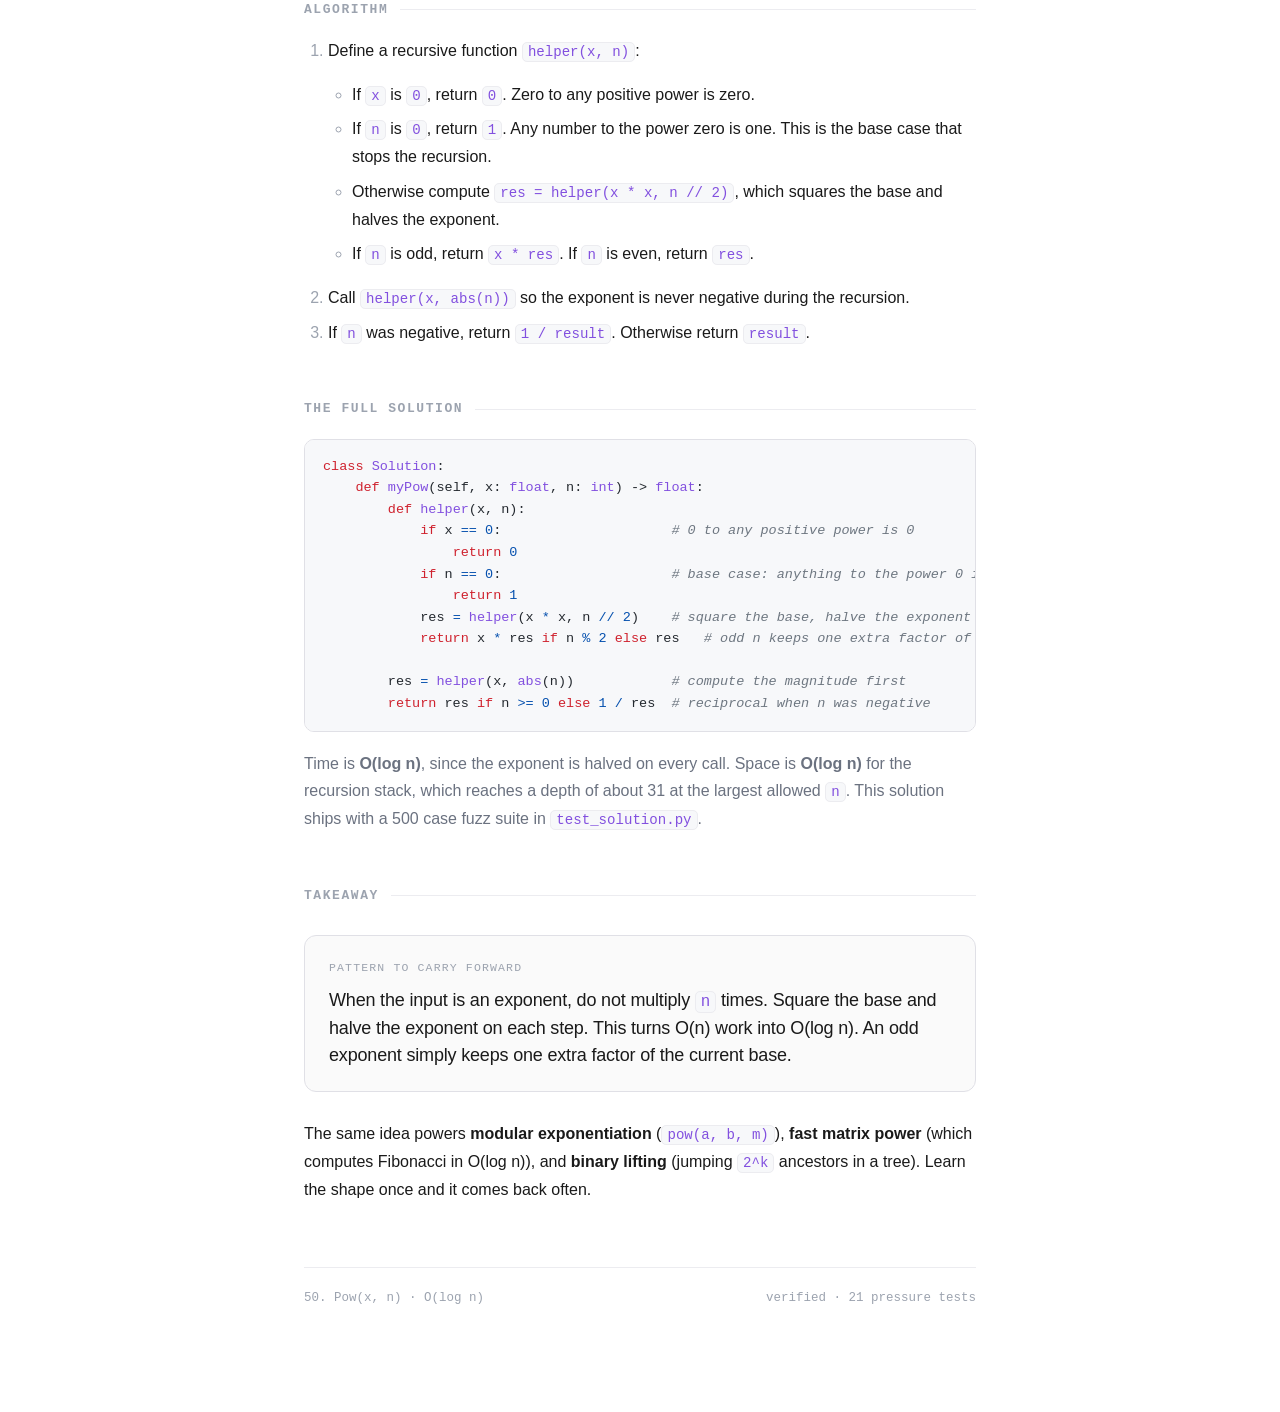
==== commit 1d2dda82: "skill: explain user-provided solutions, never generate own; rework #50 to recursive binary exponenti" ====
--- a/problems/0050-powx-n/tutorial.html
+++ b/problems/0050-powx-n/tutorial.html
@@ -20,82 +20,87 @@
     </div>
   </header>
 
-  <!-- ============ VERDICT ============ -->
-  <div class="verdict partial">Idea: right approach, wrong execution</div>
-  <p>Your instinct is correct. Squaring the base to halve the exponent is binary exponentiation, and it is the intended O(log n) solution. Keep the idea.</p>
-  <p>The mistake is in the odd exponent step. When the exponent is odd, you owe one extra multiply by the current base. Your code instead counted the odd steps in an integer and multiplied by <code>x0</code> raised to that count. That correction grows as the recursion goes deeper, and it ignores the sign of <code>n</code>, so the result is only correct for some inputs.</p>
-  <p class="muted">That is the whole critique. We keep the idea and rebuild the code from the first read.</p>
+  <p class="lede">Approach: binary exponentiation, written recursively.</p>
 
-  <!-- ============ FROM SCRATCH ============ -->
-  <h2 class="sec">Solving it from scratch</h2>
-  <p class="lede">Here is the reasoning as it would actually go, starting from the first time I read the problem.</p>
+  <!-- ============ INTUITION ============ -->
+  <h2 class="sec">Intuition</h2>
+  <p>Computing <code>x^n</code> by multiplying <code>x</code> by itself <code>n</code> times works, but it is very slow when <code>n</code> is large. Here <code>n</code> can be about two billion, which is far too many multiplications.</p>
+  <p>Binary exponentiation is much faster. It rests on a single relationship between a power and a smaller power:</p>
 
-  <div class="think">
-    <p><span class="beat">Read it</span>The task is to compute <code>x</code> raised to the power <code>n</code>. The constraints matter: <code>n</code> can be as large as about two billion, and it can be negative or zero. Multiplying <code>x</code> by itself <code>n</code> times would take up to two billion steps, which is too slow. So the real question is whether I can compute <code>x^n</code> with far fewer multiplications.</p>
-
-    <p><span class="beat">Find the key idea</span>I want to reuse work instead of repeating it. The identity that helps is <code>x^n = (x&middot;x)^(n/2)</code>. Squaring the base once lets me halve the exponent. If I keep halving, the number of steps drops from <code>n</code> to about <code>log&#8322; n</code>, which is roughly 31 steps instead of two billion. That is the core idea: when the exponent is large and I need something faster than linear, I square the base to halve the exponent.</p>
-
-    <p><span class="beat">Handle an odd exponent</span>What if <code>n</code> is odd? Then <code>n/2</code> is not exact. I split off one factor: <code>x^n = x &middot; (x&middot;x)^((n-1)/2)</code>. So an odd exponent costs one extra multiply by the current base, and after that the exponent is even again. This is the exact step the original code got wrong.</p>
-
-    <p><span class="beat">See it as binary</span>There is a cleaner way to see the whole thing, and it rests on two facts. First, every exponent is a sum of powers of two, because that is what binary notation means: <code>13 = 1101&#8322; = 8 + 4 + 1</code>. Second, <code>x^(a+b) = x^a &middot; x^b</code>, so adding exponents is the same as multiplying powers. Put together, they split the power along the <code>1</code> bits of <code>n</code>: <code>3^13 = 3^(8+4+1) = 3^8 &middot; 3^4 &middot; 3^1</code>.</p>
-
-    <p><span class="beat">Build the powers by squaring</span>Computing <code>3^8</code> and <code>3^4</code> might sound like extra work, but it is not, because each value is the square of the one before it:</p>
-    <pre>3^1 = 3
-3^2 = 3^1 &times; 3^1 = 9
-3^4 = 3^2 &times; 3^2 = 81
-3^8 = 3^4 &times; 3^4 = 6561</pre>
-    <p>Squaring a power doubles its exponent, since <code>(3^a)^2 = 3^(2a)</code>. So four squarings give me every value I need. In the loop, a single variable holds the base and squares itself on each pass, taking the values 3, 9, 81, 6561. On each pass I look at one bit of <code>n</code>, reading from the lowest bit with <code>n &amp; 1</code>. When that bit is <code>1</code>, I multiply the current base into the answer. When it is <code>0</code>, I skip it.</p>
-
-    <figure class="example">
-      <figcaption>Here is the full computation of <code>3^13</code>. Split 13 into its bits, then let the base square one step at a time:</figcaption>
-      <div class="binbreak">13 = <b>1101</b>&#8322; = 8 + 4 + 1&nbsp;&nbsp;&rarr;&nbsp;&nbsp;3<sup>13</sup> = 3<sup>8</sup> &middot; 3<sup>4</sup> &middot; 3<sup>1</sup></div>
-      <div class="trace-wrap">
-      <table class="trace">
-        <thead><tr><th>step&nbsp;i</th><th>bit&nbsp;i&nbsp;of&nbsp;13</th><th>base = 3<sup>(2^i)</sup></th><th>bit is 1?</th><th>result</th></tr></thead>
-        <tbody>
-          <tr><td>0</td><td>1</td><td>3<sup>1</sup> = 3</td><td class="on">yes, multiply</td><td class="res">3</td></tr>
-          <tr><td>1</td><td>0</td><td>3<sup>2</sup> = 9</td><td class="off">no, skip</td><td class="res">3</td></tr>
-          <tr><td>2</td><td>1</td><td>3<sup>4</sup> = 81</td><td class="on">yes, multiply</td><td class="res">243</td></tr>
-          <tr><td>3</td><td>1</td><td>3<sup>8</sup> = 6561</td><td class="on">yes, multiply</td><td class="res">1,594,323</td></tr>
-        </tbody>
-      </table>
-      </div>
-      <figcaption class="foot">Only the bits equal to <code>1</code>, at positions 0, 2, and 3, multiply into the result: <code>3 &middot; 81 &middot; 6561 = 1,594,323 = 3^13</code>. The base squares on every step. The bit only decides whether it joins the product.</figcaption>
-    </figure>
-
-    <p><span class="beat">Sign and zero</span>For a negative exponent, <code>x^(-n) = (1/x)^n</code>. I handle this once, at the top, by replacing <code>x</code> with <code>1/x</code> and <code>n</code> with <code>-n</code>. After that, the loop only ever sees an exponent that is zero or positive. Zero needs no special case: the loop does not run and the answer stays <code>1</code>.</p>
-
-    <p><span class="beat">Write it</span>Start with <code>result = 1</code> and let <code>x</code> be the running base. While <code>n</code> is not zero: if the lowest bit is <code>1</code>, multiply the base into <code>result</code>; then square the base and shift <code>n</code> right by one bit. When <code>n</code> reaches zero, <code>result</code> holds the answer.</p>
+  <div class="callout">
+    <span class="lbl">The recurrence</span>
+    If <code>n</code> is even: &nbsp;<code>x^n = (x^2)^(n/2)</code><br>
+    If <code>n</code> is odd: &nbsp;&nbsp;<code>x^n = x &times; (x^2)^((n-1)/2)</code>
   </div>
 
-  <div class="callout">
-    <span class="lbl">The algorithm in one sentence</span>
-    When the current bit is <code>1</code>, multiply the answer by the current base. On every step, square the base and drop one bit. There is no counter and no sign handling inside the loop.
-  </div>
+  <p>Both cases square the base and cut the exponent roughly in half. Since every step at least halves <code>n</code>, the number of multiplications drops from <code>n</code> to about <code>log&#8322; n</code>. For <code>n</code> near two billion, that is roughly 31 steps instead of two billion.</p>
+  <p>Negative powers are handled on their own. Compute <code>x</code> to the power <code>|n|</code> first, then take the reciprocal if <code>n</code> was negative, because <code>x^(-n) = 1 / x^n</code>.</p>
+
+  <!-- ============ WORKED EXAMPLE ============ -->
+  <h2 class="sec">Watch it run</h2>
+  <p>Take <code>x = 2</code>, <code>n = 10</code>. The recursion goes down, squaring the base and halving the exponent, until it reaches the base case. Then it returns back up, multiplying by the base only at the levels where <code>n</code> was odd.</p>
+
+  <figure class="example">
+    <figcaption>Going down: each call squares the base and halves the exponent.</figcaption>
+    <pre class="tight">helper(2, 10)
+helper(4, 5)
+helper(16, 2)
+helper(256, 1)
+helper(65536, 0)   returns 1   (base case)</pre>
+    <figcaption>Coming back up: multiply by this level's base only when its <code>n</code> is odd.</figcaption>
+    <div class="trace-wrap">
+    <table class="trace">
+      <thead><tr><th>returning from</th><th>n</th><th>odd?</th><th>rule</th><th>value</th></tr></thead>
+      <tbody>
+        <tr><td>helper(65536, 0)</td><td>0</td><td class="off">base</td><td>return 1</td><td class="res">1</td></tr>
+        <tr><td>helper(256, 1)</td><td>1</td><td class="on">odd</td><td>256 &times; 1</td><td class="res">256</td></tr>
+        <tr><td>helper(16, 2)</td><td>2</td><td class="off">even</td><td>pass res up</td><td class="res">256</td></tr>
+        <tr><td>helper(4, 5)</td><td>5</td><td class="on">odd</td><td>4 &times; 256</td><td class="res">1,024</td></tr>
+        <tr><td>helper(2, 10)</td><td>10</td><td class="off">even</td><td>pass res up</td><td class="res">1,024</td></tr>
+      </tbody>
+    </table>
+    </div>
+    <figcaption class="foot">The answer is <code>1024 = 2^10</code>. The two odd levels contributed the factors <code>4</code> and <code>256</code>, and <code>4 &times; 256 = 1024</code>. This matches the binary form of 10, which is <code>1010</code>, so <code>2^10 = 2^8 &times; 2^2 = 256 &times; 4</code>.</figcaption>
+  </figure>
+
+  <!-- ============ ALGORITHM ============ -->
+  <h2 class="sec">Algorithm</h2>
+  <ol>
+    <li>Define a recursive function <code>helper(x, n)</code>:
+      <ul>
+        <li>If <code>x</code> is <code>0</code>, return <code>0</code>. Zero to any positive power is zero.</li>
+        <li>If <code>n</code> is <code>0</code>, return <code>1</code>. Any number to the power zero is one. This is the base case that stops the recursion.</li>
+        <li>Otherwise compute <code>res = helper(x * x, n // 2)</code>, which squares the base and halves the exponent.</li>
+        <li>If <code>n</code> is odd, return <code>x * res</code>. If <code>n</code> is even, return <code>res</code>.</li>
+      </ul>
+    </li>
+    <li>Call <code>helper(x, abs(n))</code> so the exponent is never negative during the recursion.</li>
+    <li>If <code>n</code> was negative, return <code>1 / result</code>. Otherwise return <code>result</code>.</li>
+  </ol>
 
   <!-- ============ SOLUTION ============ -->
   <h2 class="sec">The full solution</h2>
   <pre><span class="c-kw">class</span> <span class="c-fn">Solution</span>:
     <span class="c-kw">def</span> <span class="c-fn">myPow</span>(self, x: <span class="c-fn">float</span>, n: <span class="c-fn">int</span>) -&gt; <span class="c-fn">float</span>:
-        <span class="c-kw">if</span> n <span class="c-op">&lt;</span> <span class="c-num">0</span>:              <span class="c-com"># x^(-n) == (1/x)^n, so flip the sign once, up front</span>
-            x, n <span class="c-op">=</span> <span class="c-num">1</span> <span class="c-op">/</span> x, <span class="c-op">-</span>n
-        result <span class="c-op">=</span> <span class="c-num">1.0</span>
-        <span class="c-kw">while</span> n:
-            <span class="c-kw">if</span> n <span class="c-op">&amp;</span> <span class="c-num">1</span>:          <span class="c-com"># lowest bit is 1: multiply in the base at this position</span>
-                result <span class="c-op">*=</span> x
-            x <span class="c-op">*=</span> x             <span class="c-com"># square the base for the next binary position</span>
-            n <span class="c-op">&gt;&gt;=</span> <span class="c-num">1</span>            <span class="c-com"># drop the bit we just handled</span>
-        <span class="c-kw">return</span> result</pre>
-  <p class="muted">Time is <strong>O(log n)</strong>, one iteration per bit of <code>n</code>. Space is <strong>O(1)</strong>. The loop is iterative, so there is no recursion depth concern even at <code>n = 2^31</code>. This solution ships with a 500 case fuzz suite in <code>test_solution.py</code>.</p>
+        <span class="c-kw">def</span> <span class="c-fn">helper</span>(x, n):
+            <span class="c-kw">if</span> x <span class="c-op">==</span> <span class="c-num">0</span>:                     <span class="c-com"># 0 to any positive power is 0</span>
+                <span class="c-kw">return</span> <span class="c-num">0</span>
+            <span class="c-kw">if</span> n <span class="c-op">==</span> <span class="c-num">0</span>:                     <span class="c-com"># base case: anything to the power 0 is 1</span>
+                <span class="c-kw">return</span> <span class="c-num">1</span>
+            res <span class="c-op">=</span> <span class="c-fn">helper</span>(x <span class="c-op">*</span> x, n <span class="c-op">//</span> <span class="c-num">2</span>)    <span class="c-com"># square the base, halve the exponent</span>
+            <span class="c-kw">return</span> x <span class="c-op">*</span> res <span class="c-kw">if</span> n <span class="c-op">%</span> <span class="c-num">2</span> <span class="c-kw">else</span> res   <span class="c-com"># odd n keeps one extra factor of x</span>
+
+        res <span class="c-op">=</span> <span class="c-fn">helper</span>(x, <span class="c-fn">abs</span>(n))            <span class="c-com"># compute the magnitude first</span>
+        <span class="c-kw">return</span> res <span class="c-kw">if</span> n <span class="c-op">&gt;=</span> <span class="c-num">0</span> <span class="c-kw">else</span> <span class="c-num">1</span> <span class="c-op">/</span> res  <span class="c-com"># reciprocal when n was negative</span></pre>
+  <p class="muted">Time is <strong>O(log n)</strong>, since the exponent is halved on every call. Space is <strong>O(log n)</strong> for the recursion stack, which reaches a depth of about 31 at the largest allowed <code>n</code>. This solution ships with a 500 case fuzz suite in <code>test_solution.py</code>.</p>
 
   <!-- ============ TAKEAWAY ============ -->
   <h2 class="sec">Takeaway</h2>
   <div class="takeaway">
     <span class="lbl">Pattern to carry forward</span>
-    <p class="principle">When the input is an exponent, or any task that applies the same operation <code>n</code> times with <code>n</code> very large, do not repeat the operation <code>n</code> times. Combine results to cut the count in half each round: square the base and halve the exponent. The answer is the product of the base at each <code>1</code> bit of <code>n</code>.</p>
+    <p class="principle">When the input is an exponent, do not multiply <code>n</code> times. Square the base and halve the exponent on each step. This turns O(n) work into O(log n). An odd exponent simply keeps one extra factor of the current base.</p>
   </div>
-  <p>The same structure powers <strong>modular exponentiation</strong> (<code>pow(a, b, m)</code>), <strong>fast matrix power</strong> (which computes Fibonacci in O(log n)), and <strong>binary lifting</strong> (jumping <code>2^k</code> ancestors in a tree). Learn the shape once and it comes back often.</p>
-  <p class="muted">One lesson from the earlier attempts: if a change makes a wrong solution pass more test cases but you cannot state the rule it now follows, that is not real progress. Write the one sentence rule first. If a piece of code does not serve that rule, remove it.</p>
+  <p>The same idea powers <strong>modular exponentiation</strong> (<code>pow(a, b, m)</code>), <strong>fast matrix power</strong> (which computes Fibonacci in O(log n)), and <strong>binary lifting</strong> (jumping <code>2^k</code> ancestors in a tree). Learn the shape once and it comes back often.</p>
 
   <footer class="p-foot">
     <span>50. Pow(x, n) &middot; O(log n)</span>
--- a/style.css
+++ b/style.css
@@ -135,6 +135,7 @@
 .trace td.off{color:var(--faint)}
 .trace td.res{color:var(--ink);font-weight:600}
 .trace sup{font-size:.72em}
+.example pre{margin:10px 0;background:#fff}
 
 /* code */
 pre{
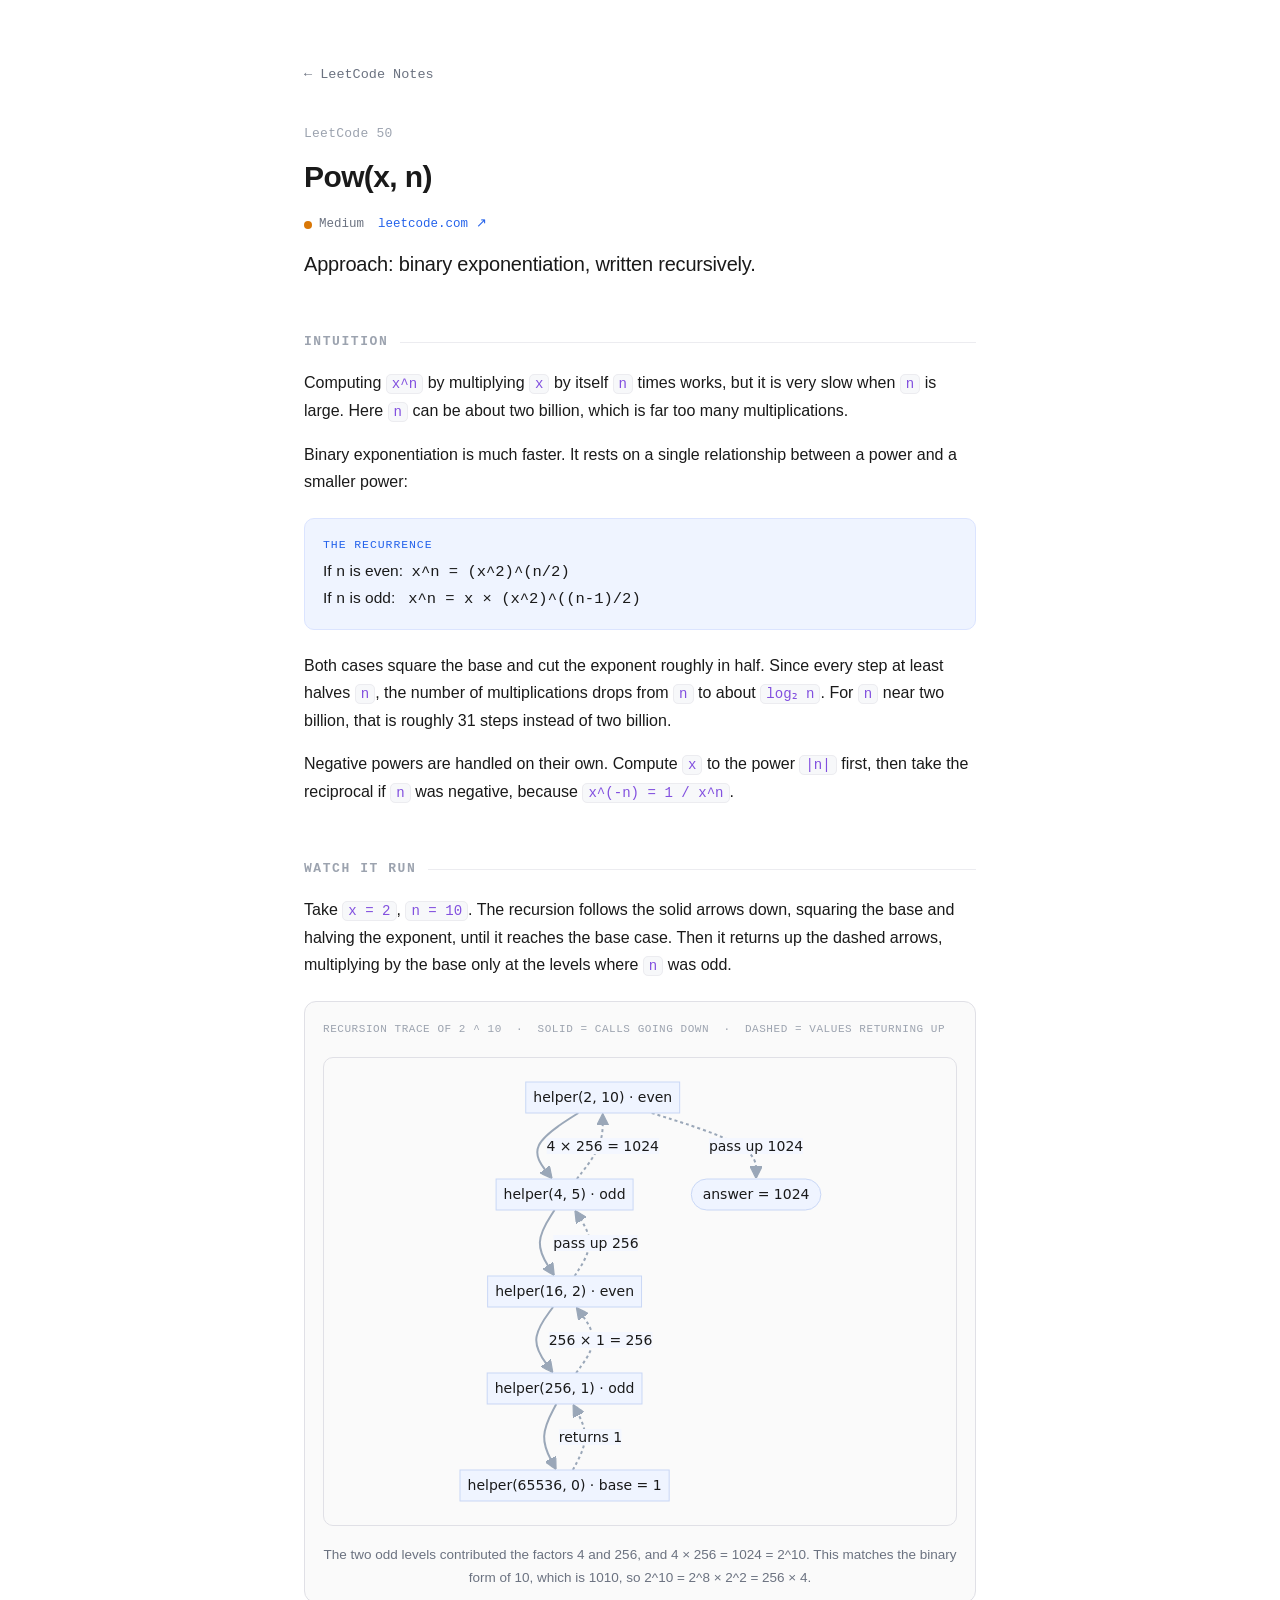
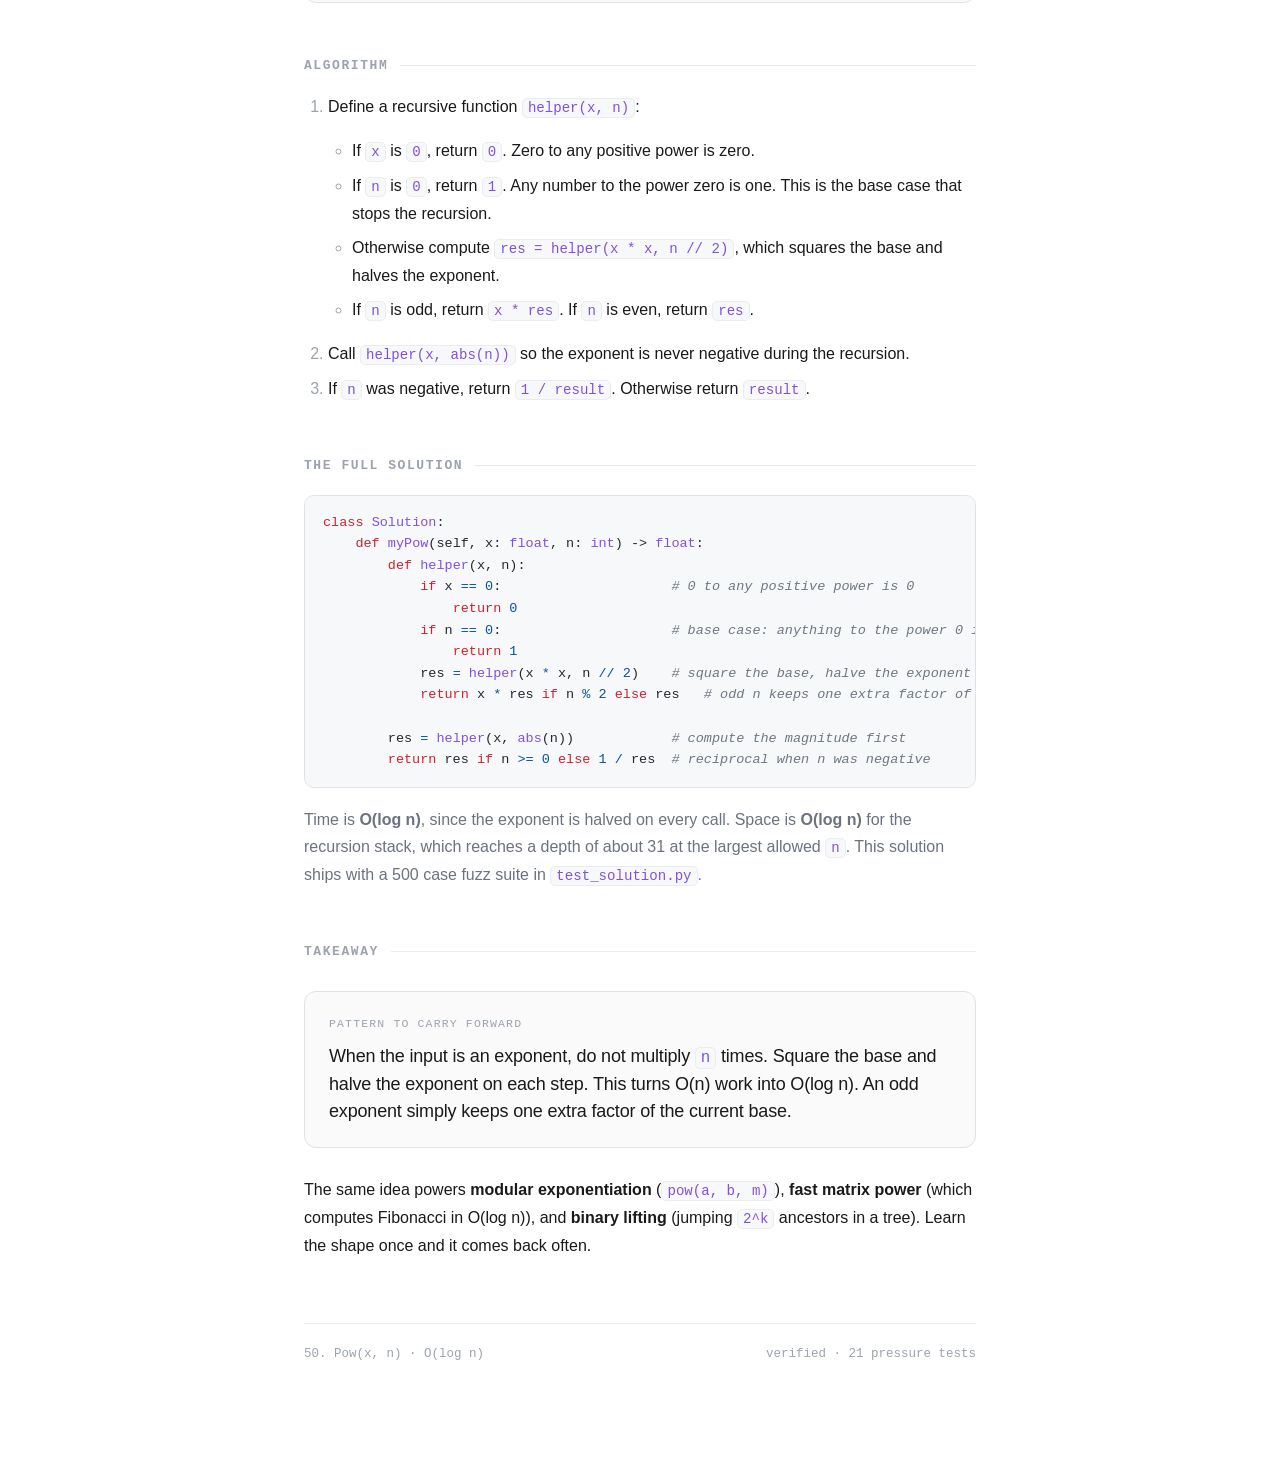
==== commit 2a29ee2f: "viz(50): replace trace table with vendored Mermaid recursion tree; make diagrams the default visuali" ====
--- a/problems/0050-powx-n/tutorial.html
+++ b/problems/0050-powx-n/tutorial.html
@@ -38,29 +38,23 @@
 
   <!-- ============ WORKED EXAMPLE ============ -->
   <h2 class="sec">Watch it run</h2>
-  <p>Take <code>x = 2</code>, <code>n = 10</code>. The recursion goes down, squaring the base and halving the exponent, until it reaches the base case. Then it returns back up, multiplying by the base only at the levels where <code>n</code> was odd.</p>
+  <p>Take <code>x = 2</code>, <code>n = 10</code>. The recursion follows the solid arrows down, squaring the base and halving the exponent, until it reaches the base case. Then it returns up the dashed arrows, multiplying by the base only at the levels where <code>n</code> was odd.</p>
 
-  <figure class="example">
-    <figcaption>Going down: each call squares the base and halves the exponent.</figcaption>
-    <pre class="tight">helper(2, 10)
-helper(4, 5)
-helper(16, 2)
-helper(256, 1)
-helper(65536, 0)   returns 1   (base case)</pre>
-    <figcaption>Coming back up: multiply by this level's base only when its <code>n</code> is odd.</figcaption>
-    <div class="trace-wrap">
-    <table class="trace">
-      <thead><tr><th>returning from</th><th>n</th><th>odd?</th><th>rule</th><th>value</th></tr></thead>
-      <tbody>
-        <tr><td>helper(65536, 0)</td><td>0</td><td class="off">base</td><td>return 1</td><td class="res">1</td></tr>
-        <tr><td>helper(256, 1)</td><td>1</td><td class="on">odd</td><td>256 &times; 1</td><td class="res">256</td></tr>
-        <tr><td>helper(16, 2)</td><td>2</td><td class="off">even</td><td>pass res up</td><td class="res">256</td></tr>
-        <tr><td>helper(4, 5)</td><td>5</td><td class="on">odd</td><td>4 &times; 256</td><td class="res">1,024</td></tr>
-        <tr><td>helper(2, 10)</td><td>10</td><td class="off">even</td><td>pass res up</td><td class="res">1,024</td></tr>
-      </tbody>
-    </table>
-    </div>
-    <figcaption class="foot">The answer is <code>1024 = 2^10</code>. The two odd levels contributed the factors <code>4</code> and <code>256</code>, and <code>4 &times; 256 = 1024</code>. This matches the binary form of 10, which is <code>1010</code>, so <code>2^10 = 2^8 &times; 2^2 = 256 &times; 4</code>.</figcaption>
+  <figure class="diagram">
+    <figcaption class="top">recursion trace of 2 ^ 10 &nbsp;&middot;&nbsp; solid = calls going down &nbsp;&middot;&nbsp; dashed = values returning up</figcaption>
+    <pre class="mermaid">
+flowchart TD
+    A["helper(2, 10) &middot; even"] --> B["helper(4, 5) &middot; odd"]
+    B --> C["helper(16, 2) &middot; even"]
+    C --> D["helper(256, 1) &middot; odd"]
+    D --> E["helper(65536, 0) &middot; base = 1"]
+    E -. "returns 1" .-> D
+    D -. "256 &times; 1 = 256" .-> C
+    C -. "pass up 256" .-> B
+    B -. "4 &times; 256 = 1024" .-> A
+    A -. "pass up 1024" .-> ANS(["answer = 1024"])
+</pre>
+    <figcaption>The two odd levels contributed the factors 4 and 256, and 4 &times; 256 = 1024 = 2^10. This matches the binary form of 10, which is 1010, so 2^10 = 2^8 &times; 2^2 = 256 &times; 4.</figcaption>
   </figure>
 
   <!-- ============ ALGORITHM ============ -->
@@ -108,5 +102,24 @@
   </footer>
 
 </div>
+
+<script src="../../assets/mermaid.min.js"></script>
+<script>
+  mermaid.initialize({
+    startOnLoad: true,
+    theme: 'base',
+    themeVariables: {
+      fontFamily: 'system-ui, -apple-system, Segoe UI, Roboto, sans-serif',
+      fontSize: '14px',
+      primaryColor: '#eff4ff',
+      primaryBorderColor: '#c9d7f5',
+      primaryTextColor: '#1a1a1a',
+      lineColor: '#9aa7b8',
+      secondaryColor: '#f4f7ff',
+      tertiaryColor: '#ffffff'
+    },
+    flowchart: { curve: 'basis', htmlLabels: true }
+  });
+</script>
 </body>
 </html>
--- a/style.css
+++ b/style.css
@@ -137,6 +137,13 @@
 .trace sup{font-size:.72em}
 .example pre{margin:10px 0;background:#fff}
 
+/* mermaid diagram figure */
+figure.diagram{margin:22px 0;padding:18px 18px 12px;border:1px solid var(--line-strong);border-radius:12px;background:var(--paper)}
+figure.diagram .mermaid{display:flex;justify-content:center;overflow-x:auto;background:transparent;line-height:normal}
+figure.diagram .mermaid:not([data-processed]){color:var(--faint);font-family:var(--mono);font-size:12px;white-space:pre}
+figure.diagram figcaption{font-size:13.5px;color:var(--muted);margin-top:12px;text-align:center}
+figure.diagram figcaption.top{margin:0 0 14px;text-align:left;font-family:var(--mono);font-size:11px;letter-spacing:.05em;text-transform:uppercase;color:var(--faint)}
+
 /* code */
 pre{
   background:var(--code-bg);border:1px solid var(--line-strong);border-radius:10px;
